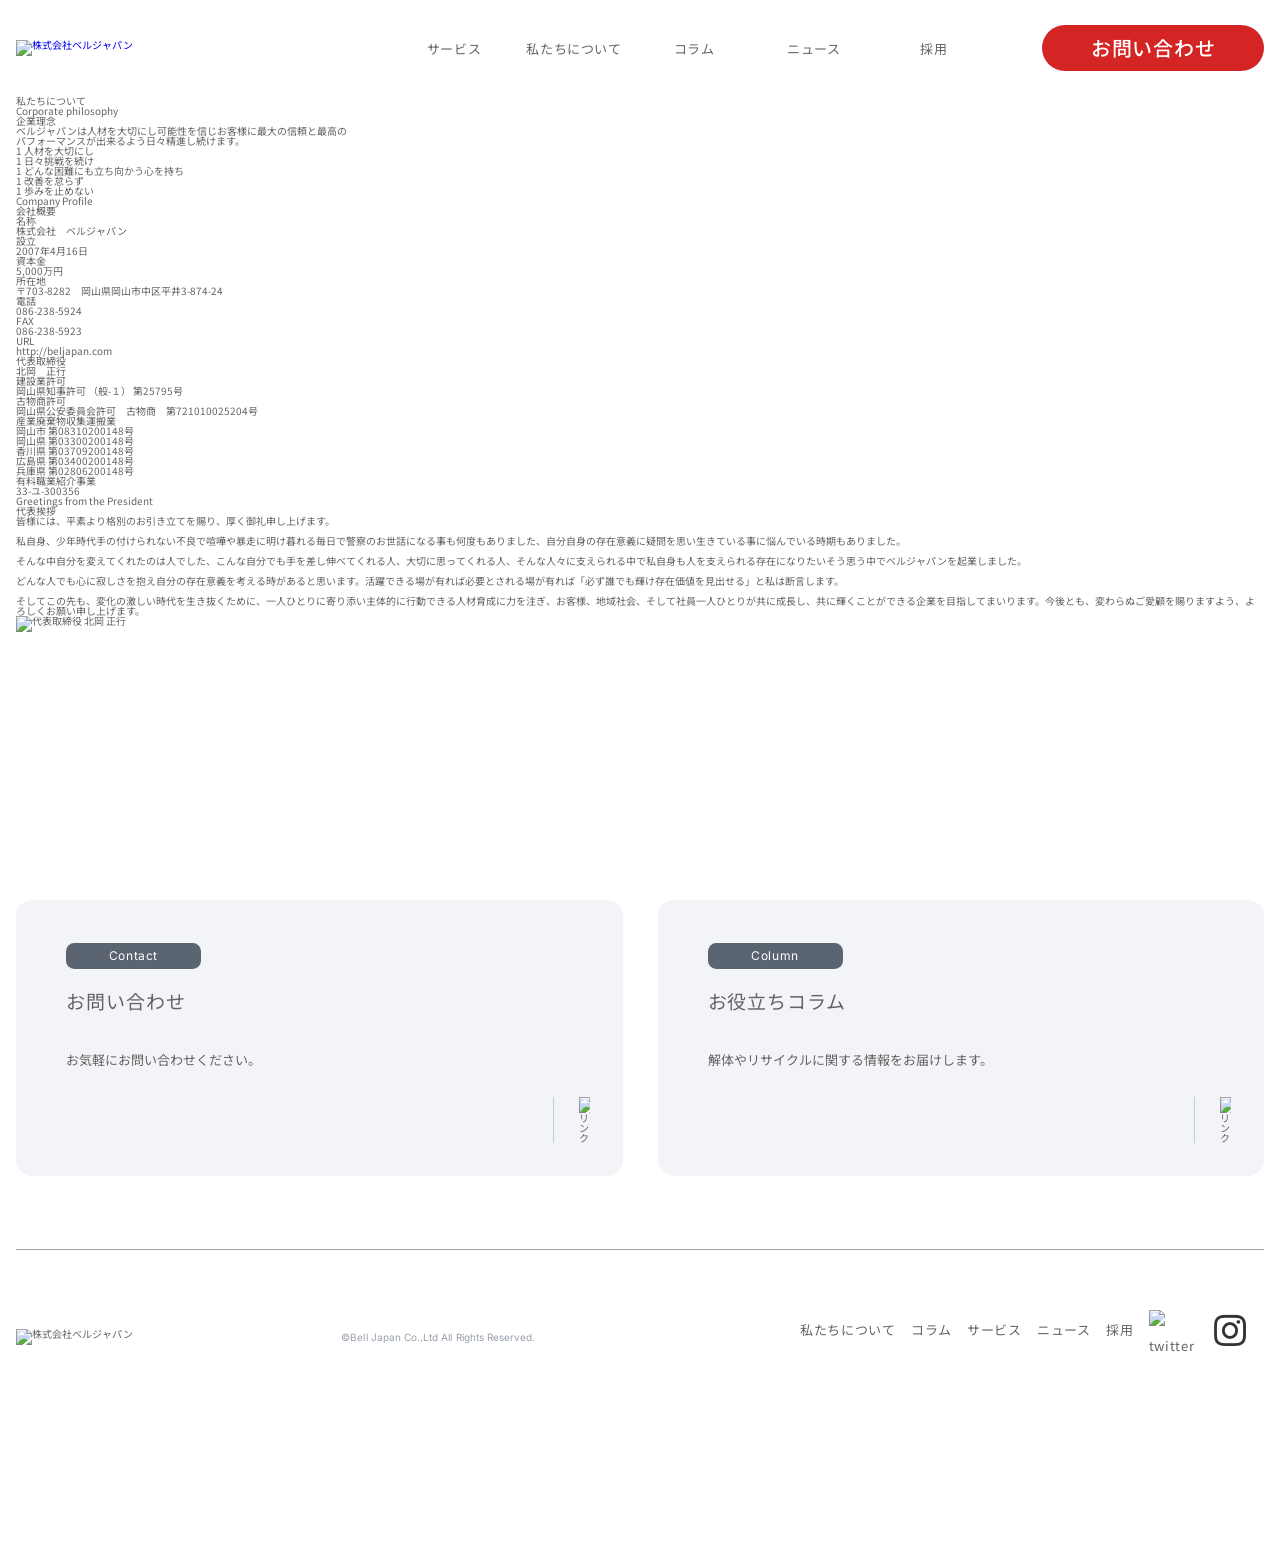
==== about.html @ c10a8e8a "about.htmlを追加・全ページのメニューリンクをabout.htmlに更新" ====
<!DOCTYPE html>
<html lang="ja">
<head>
    <meta charset="UTF-8">
    <meta name="viewport" content="width=device-width, initial-scale=1.0">
    <title>私たちについて - 株式会社ベルジャパン</title>
    <link rel="icon" href="https://beljapan.com/wp-content/themes/beljapan/images/favicon.png">
    <link rel="stylesheet" href="https://use.fontawesome.com/releases/v5.8.2/css/all.css">
    <link rel="stylesheet" href="style.css">
</head>
<body>

<header>
    <div class="inner">
        <div class="header-content">
            <h1 class="header-logo"><a href="/"><img src="https://beljapan.com/wp-content/themes/beljapan/images/logo.png" alt="株式会社ベルジャパン"></a></h1>
            <nav class="header-nav">
                <ul class="header-menu">
                    <li><a href="/#anc_service">サービス</a></li>
                    <li><a href="about.html">私たちについて</a></li>
                    <li><a href="/column/">コラム</a></li>
                    <li><a href="news.html">ニュース</a></li>
                    <li><a href="recruit.html">採用</a></li>
                </ul>
                <div class="header-contact"><a href="/contact">お問い合わせ</a></div>
                <div class="drawer-icon">
                    <div class="drawer-icon__bars">
                        <div class="drawer-icon__bar1"></div>
                        <div class="drawer-icon__bar2"></div>
                        <div class="drawer-icon__bar3"></div>
                    </div>
                </div>
                <div class="drawer-content">
                    <ul class="drawer-menu">
                        <li><a href="/#anc_service">サービス</a></li>
                        <li><a href="about.html">私たちについて</a></li>
                        <li><a href="/column/">コラム</a></li>
                        <li><a href="news.html">ニュース</a></li>
                        <li><a href="recruit.html">採用</a></li>
                    </ul>
                    <div class="drawer-contact"><a href="/contact">お問い合わせ</a></div>
                </div>
                <div class="drawer-background"></div>
            </nav>
        </div>
    </div>
</header>

<main id="about">
    <div class="about-mv c_mv">
        <div class="inner">
            <h2 class="c_page-title">私たちについて</h2>
        </div>
    </div>

    <section class="philosophy">
        <div class="inner">
            <div class="philosophy-content" id="acn_philosophy">
                <h2 class="c_sec-title">
                    <span>Corporate philosophy</span>
                </h2>
                <div class="philosophy-head">
                    <h2 class="c_sec-title">企業理念</h2>
                    <p class="c_text">
                        ベルジャパンは人材を大切にし可能性を信じお客様に最大の信頼と最高の<br class="pc">パフォーマンスが出来るよう日々精進し続けます。</p>
                </div>
                <ul class="philosophy-list">
                    <li>1 人材を大切にし</li>
                    <li>1 日々挑戦を続け</li>
                    <li>1 どんな困難にも立ち向かう心を持ち</li>
                    <li>1 改善を怠らず</li>
                    <li>1 歩みを止めない</li>
                </ul>
            </div>
        </div>
    </section>

    <section class="profile">
        <div class="inner">
            <div class="profileBody" id="anc_profile">
                <h2 class="c_sec-title">
                    <span>Company Profile</span>
                </h2>
                <div class="profile-content">
                    <h2 class="c_sec-title">
                        会社概要
                    </h2>
                    <dl class="profile-info">
                        <dt>名称</dt>
                        <dd>株式会社　ベルジャパン</dd>
                        <dt>設立</dt>
                        <dd>2007年4月16日</dd>
                        <dt>資本金</dt>
                        <dd>5,000万円</dd>
                        <dt>所在地</dt>
                        <dd>〒703-8282　岡山県岡山市中区平井3-874-24</dd>
                        <dt>電話</dt>
                        <dd>086-238-5924</dd>
                        <dt>FAX</dt>
                        <dd>086-238-5923</dd>
                        <dt>URL</dt>
                        <dd>http://beljapan.com</dd>
                        <dt>代表取締役</dt>
                        <dd>北岡　正行</dd>
                        <dt>建設業許可</dt>
                        <dd>岡山県知事許可 （般-１） 第25795号</dd>
                        <dt>古物商許可</dt>
                        <dd>岡山県公安委員会許可　古物商　第721010025204号</dd>
                        <dt>産業廃棄物<br class="sp">収集運搬業</dt>
                        <dd>
                            <ul class="business_list">
                                <li>岡山市 第08310200148号</li>
                                <li>岡山県 第03300200148号</li>
                                <li>香川県 第03709200148号</li>
                                <li>広島県 第03400200148号</li>
                                <li>兵庫県 第02806200148号</li>
                            </ul>
                        </dd>
                        <dt>有料職業紹介事業</dt>
                        <dd>
                            <ul class="business_list">
                                <li>33-ユ-300356</li>
                            </ul>
                        </dd>
                    </dl>
                </div>
            </div>
        </div>
    </section>

    <section class="greeting">
        <div class="inner">
            <div class="greetingBody" id="anc_greeting">
                <h2 class="c_sec-title">
                    <span>Greetings from the President</span>
                </h2>
                <div class="greeting-content">
                    <h2 class="c_sec-title">
                        代表挨拶
                    </h2>
                    <div class="greeting-text">
                        <p>
                        皆様には、平素より格別のお引き立てを賜り、厚く御礼申し上げます。<br>
                        <br>
                        私自身、少年時代手の付けられない不良で喧嘩や暴走に明け暮れる毎日で警察のお世話になる事も何度もありました、自分自身の存在意義に疑問を思い生きている事に悩んでいる時期もありました。<br>
                        <br>
                        そんな中自分を変えてくれたのは人でした、こんな自分でも手を差し伸べてくれる人、大切に思ってくれる人、そんな人々に支えられる中で私自身も人を支えられる存在になりたいそう思う中でベルジャパンを起業しました。<br>
                        <br>
                        どんな人でも心に寂しさを抱え自分の存在意義を考える時があると思います。活躍できる場が有れば必要とされる場が有れば「必ず誰でも輝け存在価値を見出せる」と私は断言します。<br>
                        <br>
                        そしてこの先も、変化の激しい時代を生き抜くために、一人ひとりに寄り添い主体的に行動できる人材育成に力を注ぎ、お客様、地域社会、そして社員一人ひとりが共に成長し、共に輝くことができる企業を目指してまいります。今後とも、変わらぬご愛顧を賜りますよう、よろしくお願い申し上げます。<br>
                        </p>
                        <img src="https://beljapan.com/wp-content/themes/beljapan/images/about_signature.png" alt="代表取締役 北岡 正行">
                    </div>
                </div>
            </div>
        </div>
    </section>
</main>

<footer>
    <div class="footer-inner inner">
        <div class="menu">
            <ul class="menu-list">
                <li>
                    <a href="/contact"></a>
                    <h2><span>Contact</span>お問い合わせ</h2>
                    <p>お気軽にお問い合わせください。</p>
                    <div class="menu-link">
                        <span><img src="https://beljapan.com/wp-content/themes/beljapan/images/icon_arrow01.png" alt="リンク"></span>
                    </div>
                </li>
                <li>
                    <a href="/column"></a>
                    <h2><span>Column</span>お役立ちコラム</h2>
                    <p>解体やリサイクルに関する情報をお届けします。</p>
                    <div class="menu-link">
                        <span><img src="https://beljapan.com/wp-content/themes/beljapan/images/icon_arrow01.png" alt="リンク"></span>
                    </div>
                </li>
            </ul>
        </div>
    </div>
    <div class="inner u-inner-sp-670">
        <div class="footer-content">
            <div class="footer-logo">
                <img src="https://beljapan.com/wp-content/themes/beljapan/images/logo.png" alt="株式会社ベルジャパン">
                <p class="copyright">&copy;Bell Japan Co.,Ltd All Rights Reserved.</p>
            </div>
            <nav class="footer-nav">
                <ul class="footer-menu">
                    <li><a href="about.html">私たちについて</a></li>
                    <li><a href="/column/">コラム</a></li>
                    <li><a href="/#anc_service">サービス</a></li>
                    <li><a href="news.html">ニュース</a></li>
                    <li><a href="recruit.html">採用</a></li>
                    <li><a href="https://x.com/okayamakaitai" target="_blank"><img src="https://beljapan.com/wp-content/uploads/2025/01/twitter_x_new_logo_x_rounded_icon_256078.png" alt="twitter" class="x_button"></a></li>
                    <li><a href="https://www.instagram.com/beljapan.co.ltd/" target="_blank"><i class="fab fa-instagram x_button" style="font-size:36px;color:#333;vertical-align:middle;display:inline-block;"></i></a></li>
                </ul>
            </nav>
        </div>
    </div>
</footer>

<script src="script.js"></script>
</body>
</html>
---- style.css ----
@charset "UTF-8";
@import url("https://fonts.googleapis.com/css2?family=Inter:wght@100..900&family=Noto+Sans+JP:wght@100..900&display=swap");

/* リセットCSS
===================================== */
*,
*::before,
*::after {
  box-sizing: border-box;
}

html,
body {
  padding: 0;
  margin: 0;
}

body {
  font-family: "游ゴシック体", YuGothic, "游ゴシック Medium", "Yu Gothic Medium", "游ゴシック", "Yu Gothic", sans-serif;
  line-height: 1.6;
  font-weight: 500;
  background: #fff;
}

html, body, div, span, applet, object, iframe,
h1, h2, h3, h4, h5, h6, p, blockquote, pre,
a, button, abbr, acronym, address, big, cite, code,
del, dfn, em, img, ins, kbd, q, s, samp,
small, strike, strong, sub, sup, tt, var,
b, u, i, center,
dl, dt, dd, ol, ul, li,
fieldset, form, label, legend,
table, caption, tbody, tfoot, thead, tr, th, td,
article, aside, canvas, details, embed,
figure, figcaption, footer, header, hgroup,
menu, nav, output, ruby, section, summary,
time, mark, audio, video {
  border: 0;
  font: inherit;
  font-size: 100%;
  margin: 0;
  padding: 0;
  vertical-align: baseline;
}

html {
  line-height: 1;
}

ol, ul {
  list-style: none;
}

li, dd {
  list-style-type: none;
}

table {
  border-collapse: collapse;
  border-spacing: 0;
}

caption, th, td {
  font-weight: normal;
  text-align: left;
  vertical-align: middle;
}

q, blockquote {
  quotes: none;
}

q:before, q:after, blockquote:before, blockquote:after {
  content: "";
  content: none;
}

article, aside, details, figcaption, figure, footer, header, hgroup, main, menu, nav, section, summary {
  display: block;
}

img {
  border: none;
  vertical-align: bottom;
  width: 100%;
  max-width: 100%;
  height: auto;
}

a {
  text-decoration: none;
}
@media (hover: hover) {
  a:hover {
    opacity: 0.7;
  }
}

/*------------------------------
common
------------------------------*/
body {
  color: #646464;
  font-family: "Noto Sans JP", sans-serif;
}
body.is-active {
  position: fixed;
  width: 100%;
  height: 100%;
}

html {
  font-size: 62.5%;
  scroll-behavior: smooth;
}

@media (max-width: 767px) {
  .pc {
    display: none !important;
  }
}
@media (min-width: 768px) {
  .sp {
    display: none !important;
  }
}

/* コンテンツ幅 */
.inner {
  width: 1552px;
  max-width: 100%;
  margin: 0 auto;
  padding: 0 16px;
}
@media (max-width: 767px) {
  .inner {
    max-width: 100%;
    padding: 0 16px;
  }
}

@media (min-width: 768px) {
  .u-inner-1000 {
    width: 1000px;
    max-width: 90%;
    padding: 0;
  }
}

@media (max-width: 767px) {
  .u-inner-sp-670 {
    width: 670px;
  }
}

/*---------- お知らせ共通 ----------*/
.c_news-list li {
  font-size: min(1.9rem, 2.0833333333vw);
  line-height: 1.57;
  font-weight: 400;
  padding: 8px 0;
  border-bottom: 1px solid #646464;
}
.c_news-list a {
  color: #646464;
  display: flex;
  align-items: center;
}
.c_news-list span {
  width: 148px;
}
.c_news-list h3 {
  width: calc(100% - 148px);
}
@media screen and (max-width: 999px) {
  .c_news-list span {
    width: 100px;
  }
  .c_news-list h3 {
    width: calc(100% - 100px);
  }
}
@media (max-width: 767px) {
  .c_news-list li {
    padding: 20px 0;
    font-size: min(2.8rem, 3.7333333333vw);
  }
  .c_news-list li span {
    font-size: min(2.4rem, 3.2vw);
  }
  .c_news-list a {
    display: block;
  }
  .c_news-list span, .c_news-list h3 {
    width: 100%;
  }
  .c_news-list h3 {
    margin-top: 10px;
    padding: 0 1em;
  }
}

/*------------------------------
header
------------------------------*/
header {
  padding: 25px 0;
}
@media (max-width: 767px) {
  header {
    padding: 15px 0;
  }
}

.header-content {
  display: flex;
  justify-content: space-between;
  align-items: center;
}

.header-logo {
  width: min(300px, 32.5520833333vw);
}
@media (max-width: 767px) {
  .header-logo {
    width: 170px;
  }
}

.header-nav {
  display: flex;
  align-items: center;
  width: 870px;
  max-width: 100%;
}
@media (max-width: 767px) {
  .header-nav {
    width: unset;
  }
}

.header-menu {
  display: flex;
  width: calc(100% - min(222px, 20.8333333333vw));
}
.header-menu li {
  width: min(120px, 13.0208333333vw);
  text-align: center;
}
.header-menu li a {
  display: inline-block;
  width: 100%;
  font-size: 1.3rem;
  line-height: 3;
  font-weight: 400;
  letter-spacing: 0.65px;
  color: #646464;
  transition: all 0.3s;
}
.header-menu li a:hover {
  color: #D42424;
  opacity: 1;
}
@media (max-width: 767px) {
  .header-menu {
    display: none;
  }
}

.header-contact a {
  display: inline-block;
  font-size: min(2rem, 2.0833333333vw);
  line-height: 1.3;
  letter-spacing: 0.75px;
  font-weight: 500;
  color: #fff;
  background: #D42424;
  width: min(222px, 20.8333333333vw);
  text-align: center;
  border-radius: 100px;
  padding: 10px 0;
  transition: all 0.3s;
}
.header-contact a:hover {
  background: #646464;
  opacity: 1;
}
@media (max-width: 767px) {
  .header-contact {
    display: none;
  }
}

/* ドロワーメニュー */
.drawer-icon {
  z-index: 300;
  display: none;
  transition: transform 0.5s ease 0s;
}
@media (max-width: 767px) {
  .drawer-icon {
    display: block;
  }
}
.drawer-icon.is-active .drawer-icon__bar1 {
  transform: rotate(-45deg);
  top: 8px;
}
.drawer-icon.is-active .drawer-icon__bar2 {
  display: none;
}
.drawer-icon.is-active .drawer-icon__bar3 {
  transform: rotate(45deg);
  top: 8px;
}

.drawer-icon__bars {
  width: 22px;
  height: 20px;
  display: block;
  position: relative;
  z-index: 400;
}

.drawer-icon__bar1,
.drawer-icon__bar2,
.drawer-icon__bar3 {
  position: absolute;
  width: 22px;
  height: 2px;
  background: #646464;
  top: 0;
  left: 0;
}

.drawer-icon__bar1 {
  top: 0;
  transition: transform 0.3s;
}

.drawer-icon__bar2 {
  top: 8px;
}

.drawer-icon__bar3 {
  top: 16px;
  transition: transform 0.3s;
}

.drawer-content {
  width: 200px;
  height: 100%;
  position: fixed;
  top: 0;
  right: 0;
  background: #fff;
  padding: 100px 20px;
  z-index: 299;
  transform: translateX(105%);
  transition: transform 0.5s ease 0s;
  overflow-y: auto;
  overscroll-behavior: contain;
}
.drawer-content.is-active {
  transform: translateX(0);
}

.drawer-menu li:nth-child(n+2) {
  margin-top: 25px;
}
.drawer-menu li a {
  display: block;
  font-size: 1.8rem;
  text-decoration: none;
  text-align: center;
  color: #646464;
}

.drawer-contact {
  text-align: center;
  margin-top: 30px;
}
.drawer-contact a {
  display: inline-block;
  width: 150px;
  max-width: 100%;
  font-size: 1.8rem;
  line-height: 1.3;
  letter-spacing: 0.75px;
  font-weight: 500;
  color: #fff;
  background: #D42424;
  text-align: center;
  border-radius: 100px;
  padding: 10px 0;
  transition: all 0.3s;
}
.drawer-contact a:hover {
  background: #646464;
  opacity: 1;
}

.drawer-background {
  position: fixed;
  top: 0;
  left: 0;
  width: 100%;
  height: 100%;
  background: rgba(51, 51, 51, 0.8);
  z-index: 298;
  display: none;
}
.drawer-background.is-active {
  display: block;
}

/*------------------------------
news-container（ニュース一覧ページ）
------------------------------*/
.news-container {
  padding: 100px 0;
}
.news-container .news-wrapper li {
  padding: 15px 0;
}

.news-wrapper {
  width: 780px;
  max-width: 100%;
  margin: 0 auto;
}

/*------------------------------
post（ニュース詳細ページ）
------------------------------*/
.post-container {
  max-width: 1000px;
  margin: 0 auto;
  padding: 100px 0 200px;
}
@media (max-width: 767px) {
  .post-container {
    padding: 50px 0 100px;
  }
}

.post-inner {
  width: 1136px;
}

.post-title {
  font-size: 3.2rem;
  line-height: 1.5;
  font-weight: 700;
}
@media (max-width: 767px) {
  .post-title {
    font-size: 2.5rem;
  }
}

.post-date {
  font-size: 1.6rem;
  margin-top: 24px;
}

.post-content {
  margin-top: 40px;
}
@media (max-width: 767px) {
  .post-content {
    margin-top: 20px;
  }
}

#post p,
#post h4,
#post li {
  font-weight: 500;
  font-size: 1.6rem;
  line-height: 2;
}

#post p + p {
  margin-top: 1em;
}

.post-thumbnail {
  width: 100%;
  aspect-ratio: 500/300;
  margin-bottom: 50px;
}
@media (max-width: 767px) {
  .post-thumbnail {
    margin-bottom: 30px;
  }
}

/*------------------------------
footer
------------------------------*/
footer {
  padding: 108px 0 176px;
  border-radius: 100px 100px 0 0;
  margin-top: 160px;
}
@media screen and (max-width: 999px) {
  footer {
    margin-top: 100px;
  }
}
@media (max-width: 767px) {
  footer {
    margin-top: 19%;
    padding-top: 0;
    padding-bottom: 30px;
  }
}

@media (min-width: 768px) {
  .footer-inner {
    width: 1300px;
  }
}

.footer-content {
  padding-top: 60px;
  border-top: 1px solid #A4A4A4;
  display: flex;
  align-items: center;
  justify-content: space-between;
}
@media (max-width: 767px) {
  .footer-content {
    flex-direction: column-reverse;
    border: none;
    padding-top: 0;
  }
}

.footer-logo {
  display: flex;
  align-items: center;
}
.footer-logo img {
  width: min(346px, 23.4375vw);
}
@media (max-width: 767px) {
  .footer-logo {
    justify-content: space-between;
    width: 100%;
    padding-top: 25px;
    border-top: 1px solid #A4A4A4;
  }
  .footer-logo img {
    width: min(318px, 42.4vw);
  }
}

.copyright {
  font-size: 1rem;
  font-weight: 400;
  line-height: 1;
  font-family: "Inter", sans-serif;
  letter-spacing: 0.05px;
  color: #99A1AC;
  white-space: nowrap;
  margin-left: min(38px, 1.9791666667vw);
}
@media (max-width: 767px) {
  .copyright {
    font-size: min(1.5rem, 2vw);
    margin-left: 0;
    margin-top: 10px;
  }
}

.footer-nav {
  display: flex;
  align-items: center;
}
@media (max-width: 767px) {
  .footer-nav {
    display: block;
    width: 100%;
    padding: 0 10% 24px 7%;
  }
}

.footer-menu {
  display: flex;
}
.footer-menu li:nth-child(n+2) {
  margin-left: min(23px, 1.1979166667vw);
}
.footer-menu li a {
  display: inline-block;
  font-size: min(1.3rem, 1.3020833333vw);
  font-weight: 400;
  line-height: 3;
  letter-spacing: 0.65px;
  color: #646464;
}
@media (max-width: 767px) {
  .footer-menu {
    flex-wrap: wrap;
  }
  .footer-menu li {
    width: 50%;
  }
  .footer-menu li:nth-child(n+2) {
    margin-left: 0;
  }
  .footer-menu li a {
    font-size: min(2.4rem, 3.2vw);
  }
}

.x_button {
  width: 50px;
  margin: auto;
  display: block;
}
@media screen and (max-width: 768px) {
  .x_button {
    width: 70px;
    margin: auto;
    display: block;
    margin-left: -10px;
    margin-top: 10px;
  }
}

/*------------------------------
menu（フッター上CTAカード）
------------------------------*/
.menu {
  margin-bottom: 73px;
}
.menu-list {
  width: 1267px;
  max-width: 100%;
  margin: 0 auto;
  display: flex;
}
.menu-list li {
  width: calc(50% - min(35px, 2.7624309392vw) / 2);
  background: rgba(0, 51, 102, 0.05);
  aspect-ratio: 616/280;
  padding: min(43px, 3.3938437253vw) min(50px, 3.9463299132vw);
  border-radius: 16px;
  position: relative;
  cursor: pointer;
}
.menu-list li:first-child {
  margin-right: min(35px, 2.7624309392vw);
}
.menu-list li h2 {
  font-size: 1.9rem;
  line-height: 1.7368421053;
  font-weight: 400;
  letter-spacing: 0.95px;
}
.menu-list li h2 span {
  display: block;
  width: 135px;
  background: #5B6571;
  padding: 7px 0;
  border-radius: 8.3px;
  font-size: 1.2rem;
  font-weight: 400;
  line-height: 1;
  font-family: "Inter", sans-serif;
  letter-spacing: 0.6px;
  color: #fff;
  text-align: center;
  margin-bottom: 15px;
}
.menu-list li p {
  font-size: 1.3rem;
  font-weight: 400;
  line-height: 2;
  margin-top: 30px;
}
.menu-list li a {
  position: absolute;
  top: 0%;
  left: 0%;
  width: 100%;
  height: 100%;
}
@media (hover: hover) {
  .menu-list li:hover {
    opacity: 0.7;
  }
}
@media (max-width: 767px) {
  .menu-list {
    display: block;
  }
  .menu-list li {
    width: 100%;
    aspect-ratio: 670/285;
    padding: 6.7%;
  }
  .menu-list li:first-child {
    margin-right: 0;
    margin-bottom: 15px;
  }
  .menu-list li h2 {
    font-size: min(2.8rem, 3.7333333333vw);
  }
  .menu-list li h2 span {
    font-size: min(2.2rem, 2.9333333333vw);
    margin-bottom: 1em;
  }
  .menu-list li p {
    font-size: min(2rem, 2.6666666667vw);
    margin-top: 16px;
  }
}

.menu-link {
  position: absolute;
  right: 33px;
  bottom: 33px;
  border-left: 1px solid rgba(0, 51, 102, 0.2);
}
.menu-link span {
  display: inline-block;
  width: 36px;
  aspect-ratio: 36/24;
  display: flex;
  align-items: center;
  justify-content: flex-end;
}
.menu-link img {
  width: 11px;
  vertical-align: baseline;
}

/*------------------------------
recruit（採用一覧ページ）
------------------------------*/
.recruit-container {
  padding: 100px 0;
}

.recruit-wrapper {
  width: 780px;
  max-width: 100%;
  margin: 0 auto;
}

.recruit-list li {
  border-bottom: 1px solid #646464;
}
.recruit-list li a {
  display: flex;
  align-items: center;
  justify-content: space-between;
  padding: 24px 0;
  color: #646464;
  transition: all 0.3s;
}
.recruit-list .recruit-item-info {
  flex: 1;
}
.recruit-list .recruit-item-title {
  font-size: min(1.9rem, 2.0833333333vw);
  font-weight: 500;
  line-height: 1.5;
}
.recruit-list .recruit-item-meta {
  display: flex;
  gap: 16px;
  margin-top: 8px;
  font-size: 1.3rem;
  color: #94939C;
}
.recruit-list .recruit-item-meta span {
  display: inline-flex;
  align-items: center;
  gap: 4px;
}
.recruit-list .recruit-item-arrow {
  width: 14px;
  flex-shrink: 0;
  margin-left: 20px;
}
@media (max-width: 767px) {
  .recruit-list li a {
    padding: 20px 0;
  }
  .recruit-list .recruit-item-title {
    font-size: min(2.8rem, 3.7333333333vw);
  }
  .recruit-list .recruit-item-meta {
    font-size: min(2.2rem, 2.9333333333vw);
    flex-wrap: wrap;
    gap: 8px;
  }
}

/*------------------------------
recruit-detail（採用詳細ページ）
------------------------------*/
.recruit-detail-container {
  max-width: 1000px;
  margin: 0 auto;
  padding: 100px 0 200px;
}
@media (max-width: 767px) {
  .recruit-detail-container {
    padding: 50px 0 100px;
  }
}

.recruit-detail-inner {
  width: 1136px;
}

.recruit-detail-title {
  font-size: 3.2rem;
  line-height: 1.5;
  font-weight: 700;
}
@media (max-width: 767px) {
  .recruit-detail-title {
    font-size: 2.5rem;
  }
}

.recruit-detail-content {
  margin-top: 40px;
}
@media (max-width: 767px) {
  .recruit-detail-content {
    margin-top: 20px;
  }
}

.recruit-table {
  width: 100%;
  border-collapse: collapse;
  margin-top: 40px;
}
.recruit-table th,
.recruit-table td {
  font-size: 1.5rem;
  line-height: 2;
  font-weight: 400;
  padding: 20px 24px;
  border-bottom: 1px solid #ddd;
  vertical-align: top;
}
.recruit-table th {
  width: 160px;
  font-weight: 700;
  color: #333;
  background: rgba(0, 51, 102, 0.03);
  white-space: nowrap;
}
.recruit-table td {
  color: #646464;
}
.recruit-table td ul {
  padding-left: 1.2em;
}
.recruit-table td ul li {
  list-style-type: disc;
  line-height: 2;
}
@media (max-width: 767px) {
  .recruit-table th,
  .recruit-table td {
    display: block;
    width: 100%;
    padding: 12px 16px;
  }
  .recruit-table th {
    border-bottom: none;
    padding-bottom: 4px;
  }
}

.recruit-contact-box {
  margin-top: 60px;
  padding: 40px;
  background: rgba(0, 51, 102, 0.03);
  border-radius: 16px;
}
.recruit-contact-box h3 {
  font-size: 2rem;
  font-weight: 700;
  margin-bottom: 16px;
  color: #333;
}
.recruit-contact-box p {
  font-size: 1.5rem;
  line-height: 2;
}
.recruit-contact-box .phone-number {
  font-size: 2.4rem;
  font-weight: 700;
  color: #D42424;
  margin-top: 8px;
  display: inline-block;
}
@media (max-width: 767px) {
  .recruit-contact-box {
    padding: 24px 20px;
    margin-top: 40px;
  }
  .recruit-contact-box h3 {
    font-size: 1.8rem;
  }
}

.recruit-back-link {
  margin-top: 40px;
  text-align: center;
}
.recruit-back-link a {
  display: inline-block;
  font-size: 1.5rem;
  color: #646464;
  border: 1px solid #646464;
  border-radius: 80px;
  padding: 12px 40px;
  transition: all 0.3s;
}
.recruit-back-link a:hover {
  background: #D42424;
  border-color: #D42424;
  color: #fff;
  opacity: 1;
}
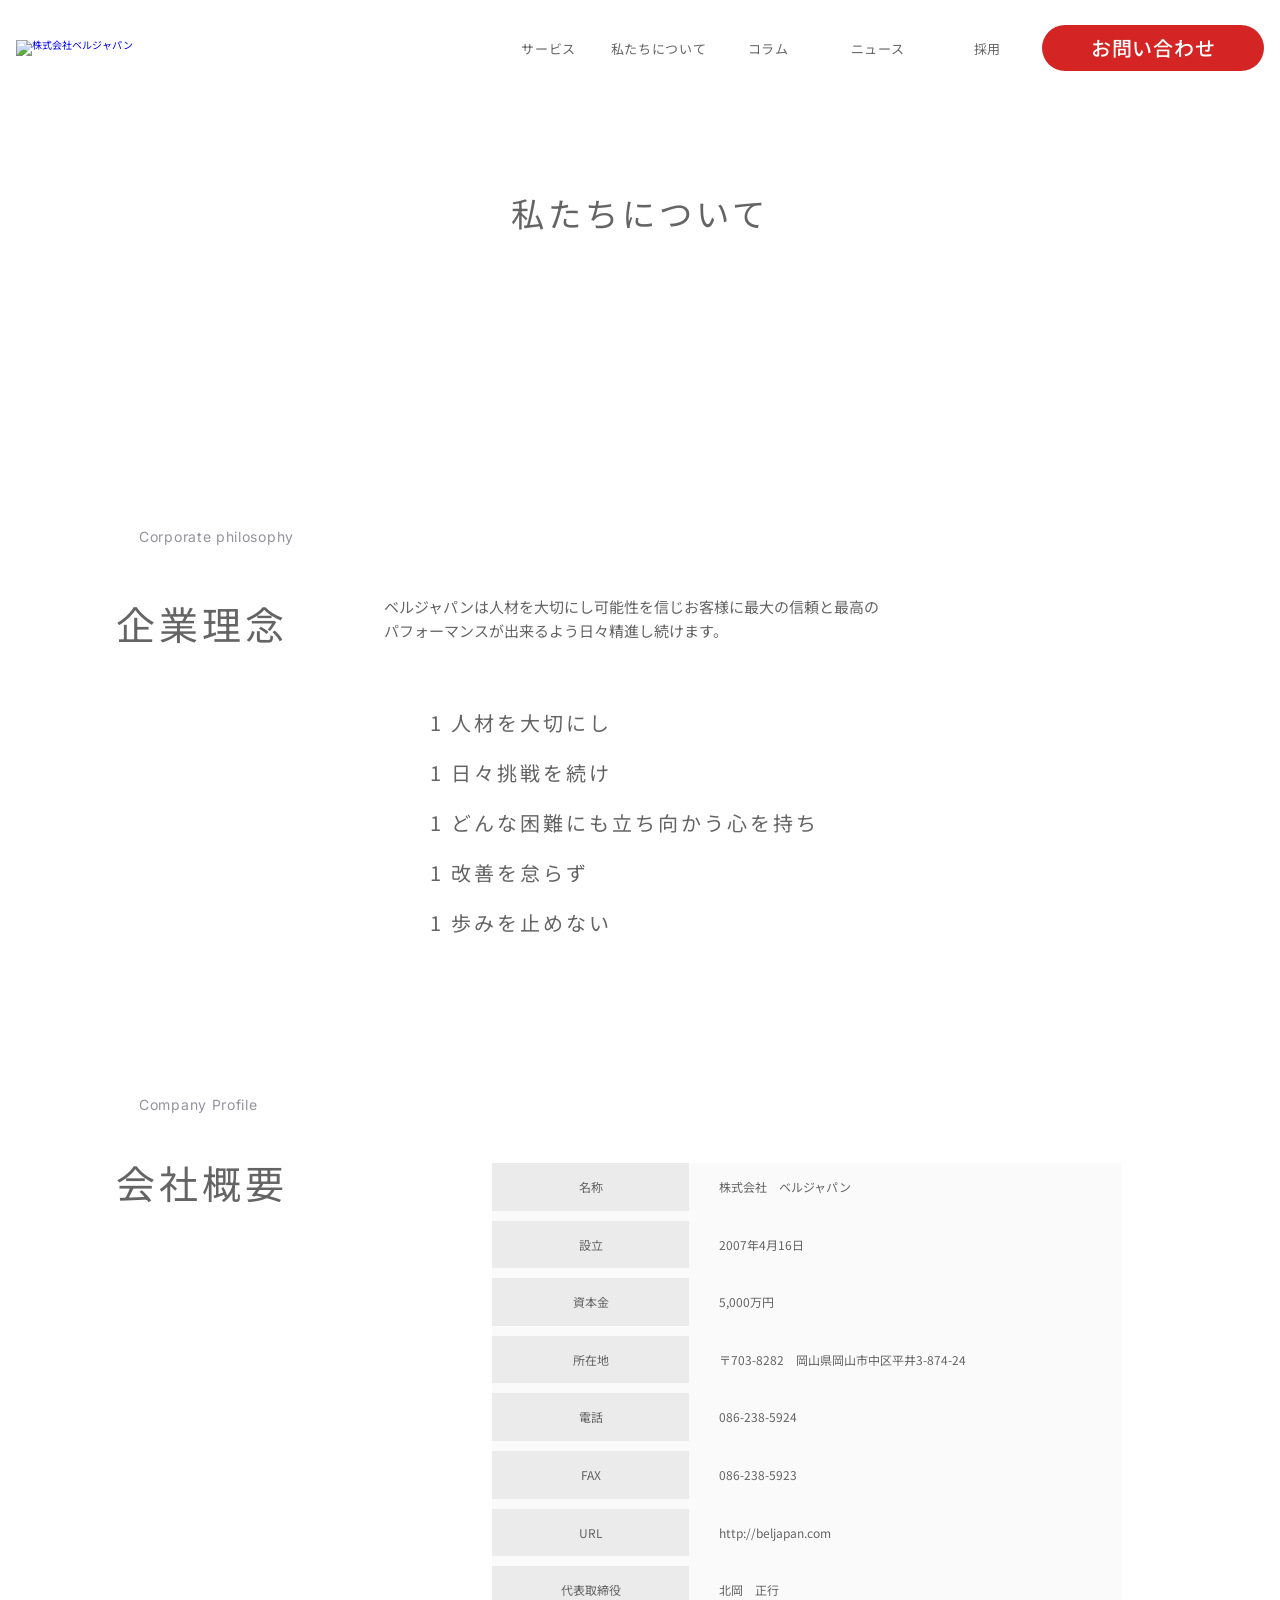
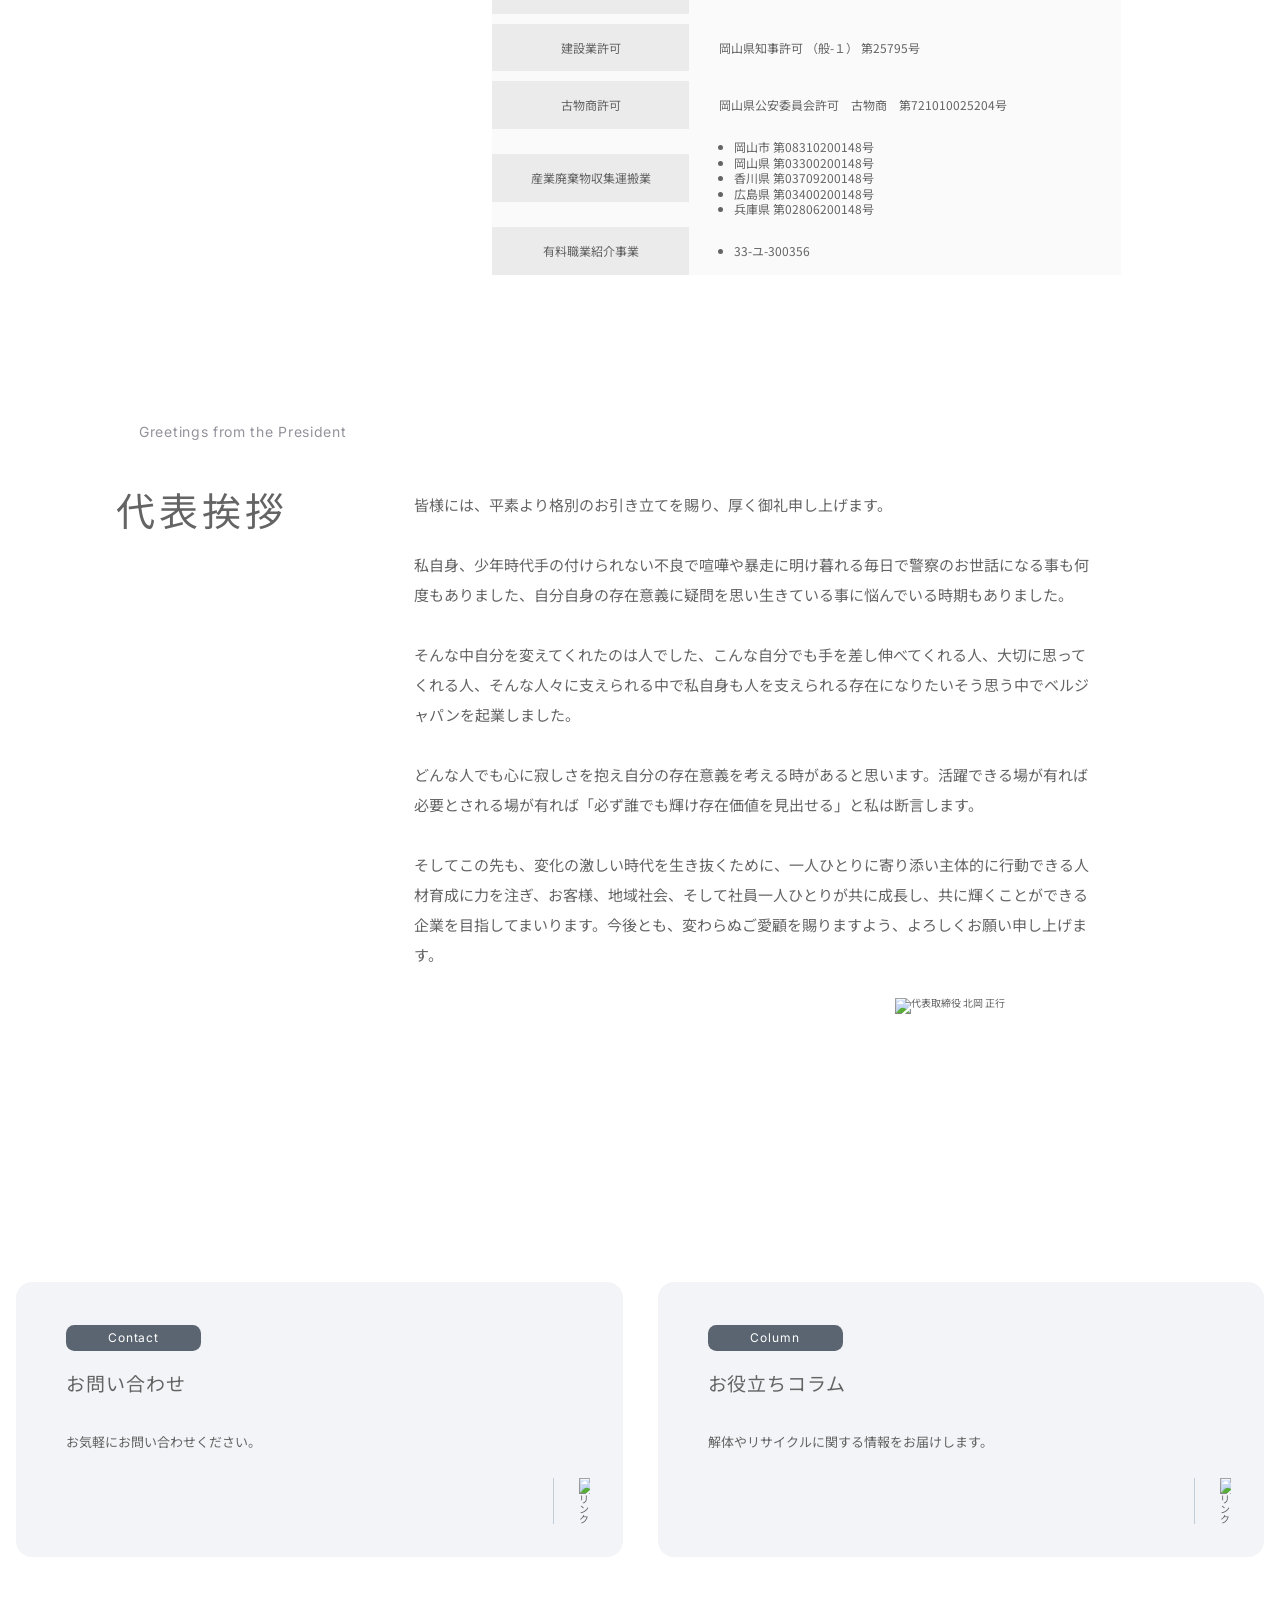
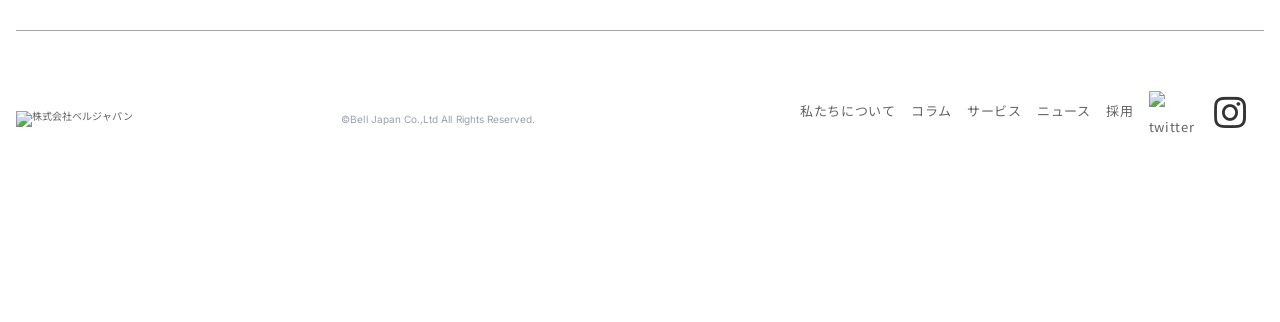
==== commit 61375dd8: "aboutページにbeljapanテーマCSSを適用・スタイル完全一致" ====
--- a/about.html
+++ b/about.html
@@ -6,7 +6,7 @@
     <title>私たちについて - 株式会社ベルジャパン</title>
     <link rel="icon" href="https://beljapan.com/wp-content/themes/beljapan/images/favicon.png">
     <link rel="stylesheet" href="https://use.fontawesome.com/releases/v5.8.2/css/all.css">
-    <link rel="stylesheet" href="style.css">
+    <link rel="stylesheet" href="beljapan-theme.css">
 </head>
 <body>
 
--- a/beljapan-theme.css
+++ b/beljapan-theme.css
@@ -0,0 +1,2391 @@
+@charset "UTF-8";
+@import url("https://fonts.googleapis.com/css2?family=Inter:wght@100..900&family=Noto+Sans+JP:wght@100..900&display=swap");
+/* リセットCSS
+===================================== */
+*,
+*::before,
+*::after {
+  box-sizing: border-box;
+}
+
+html,
+body {
+  padding: 0;
+  margin: 0;
+}
+
+body {
+  font-family: "游ゴシック体", YuGothic, "游ゴシック Medium", "Yu Gothic Medium", "游ゴシック", "Yu Gothic", sans-serif;
+  line-height: 1.6;
+  font-weight: 500;
+  background: #fff;
+}
+
+html, body, div, span, applet, object, iframe,
+h1, h2, h3, h4, h5, h6, p, blockquote, pre,
+a, button, abbr, acronym, address, big, cite, code,
+del, dfn, em, img, ins, kbd, q, s, samp,
+small, strike, strong, sub, sup, tt, var,
+b, u, i, center,
+dl, dt, dd, ol, ul, li,
+fieldset, form, label, legend,
+table, caption, tbody, tfoot, thead, tr, th, td,
+article, aside, canvas, details, embed,
+figure, figcaption, footer, header, hgroup,
+menu, nav, output, ruby, section, summary,
+time, mark, audio, video {
+  border: 0;
+  font: inherit;
+  font-size: 100%;
+  margin: 0;
+  padding: 0;
+  vertical-align: baseline;
+}
+
+html {
+  line-height: 1;
+}
+
+ol, ul {
+  list-style: none;
+}
+
+li, dd {
+  list-style-type: none;
+}
+
+table {
+  border-collapse: collapse;
+  border-spacing: 0;
+}
+
+caption, th, td {
+  font-weight: normal;
+  text-align: left;
+  vertical-align: middle;
+}
+
+q, blockquote {
+  quotes: none;
+}
+
+q:before, q:after, blockquote:before, blockquote:after {
+  content: "";
+  content: none;
+}
+
+article, aside, details, figcaption, figure, footer, header, hgroup, main, menu, nav, section, summary {
+  display: block;
+}
+
+img {
+  border: none;
+  vertical-align: bottom;
+  width: 100%;
+  max-width: 100%;
+  height: auto;
+}
+
+a {
+  text-decoration: none;
+}
+@media (hover: hover) {
+  a:hover {
+    opacity: 0.7;
+  }
+}
+
+/*------------------------------
+common
+------------------------------*/
+body {
+  color: #646464;
+  font-family: "Noto Sans JP", sans-serif;
+}
+body.is-active {
+  position: fixed;
+  width: 100%;
+  height: 100%;
+}
+
+html {
+  font-size: 62.5%;
+  scroll-behavior: smooth;
+}
+
+/* スマホ用の表示の時はis-pcは非表示 */
+@media (max-width: 767px) {
+  .pc {
+    display: none !important;
+  }
+}
+/* PC用の表示の時はis-spは非表示 */
+@media (min-width: 768px) {
+  .sp {
+    display: none !important;
+  }
+}
+/* コンテンツ幅
+------------------------------*/
+.inner {
+  width: 1552px;
+  max-width: 100%;
+  margin: 0 auto;
+  padding: 0 16px;
+}
+@media (max-width: 767px) {
+  .inner {
+    max-width: 100%;
+    padding: 0 16px;
+  }
+}
+
+@media (min-width: 768px) {
+  .u-inner-1000 {
+    width: 1000px;
+    max-width: 90%;
+    padding: 0;
+  }
+}
+
+@media (max-width: 767px) {
+  .u-inner-sp-670 {
+    width: 670px;
+  }
+}
+
+/*---------- タイトル ----------*/
+.c_sec-title {
+  font-size: min(3.9rem, 3.90625vw);
+  line-height: 1.5384615385;
+  font-weight: 400;
+  letter-spacing: 4px;
+}
+.c_sec-title span {
+  display: block;
+  font-size: 1.4rem;
+  line-height: 1;
+  letter-spacing: 0.7px;
+  font-family: "Inter", sans-serif;
+  color: #94939C;
+  position: relative;
+  padding-left: 23px;
+  margin-bottom: 51px;
+}
+.c_sec-title span::before {
+  content: "";
+  position: absolute;
+  top: 50%;
+  left: 0;
+  transform: translateY(-50%);
+  background: url(../images/img_title-logo.png) no-repeat center center/contain;
+  width: 15px;
+  aspect-ratio: 15/15;
+}
+@media (max-width: 767px) {
+  .c_sec-title {
+    font-size: min(4.6rem, 6.1333333333vw);
+  }
+  .c_sec-title span {
+    font-size: min(2.5rem, 3.3333333333vw);
+    margin-bottom: 1em;
+    padding-left: 1.7em;
+  }
+  .c_sec-title span::before {
+    width: 1.08em;
+  }
+}
+
+.c_page-title {
+  font-size: min(3.9rem, 2.6041666667vw);
+  font-weight: 400;
+  line-height: 1.5384615385;
+  letter-spacing: 4px;
+  text-align: center;
+}
+@media (max-width: 767px) {
+  .c_page-title {
+    font-size: min(4rem, 5.3333333333vw);
+    text-align: right;
+  }
+}
+
+/*---------- テキスト ----------*/
+.c_text {
+  font-size: 1.5rem;
+  line-height: 1.6;
+  font-weight: 400;
+}
+@media (max-width: 767px) {
+  .c_text {
+    font-size: min(2.8rem, 3.7333333333vw);
+  }
+}
+
+/*---------- ボタン ----------*/
+.c_more {
+  display: inline-block;
+  font-size: min(2.2rem, 2.34375vw);
+  line-height: 1.0909090909;
+  font-weight: 400;
+  letter-spacing: 0.05em;
+  color: #646464;
+  position: relative;
+  padding-left: 2.4em;
+}
+.c_more::before, .c_more::after {
+  content: "";
+  position: absolute;
+  aspect-ratio: 1/1;
+  width: 2em;
+  left: 0%;
+  top: 50%;
+  transform: translate(0%, -50%);
+  transition: all 0.3s;
+}
+.c_more::before {
+  background: url(../images/button1.png) no-repeat center center/100%;
+}
+.c_more::after {
+  background: url(../images/button2.png) no-repeat center center/100%;
+  opacity: 0;
+}
+@media (hover: hover) {
+  .c_more:hover::before {
+    opacity: 0;
+  }
+  .c_more:hover::after {
+    opacity: 1;
+  }
+}
+@media (max-width: 767px) {
+  .c_more {
+    font-size: min(2.8rem, 3.7333333333vw);
+    line-height: 1.0714285714;
+  }
+  .c_more::after {
+    width: 2em;
+  }
+}
+.item-title-text {
+	margin-bottom: 10px;
+}
+.service-item-btn a.c_btn {
+/*     width: min(155px, 25.645833vw); */
+    border: 1.5px solid #484848;
+    border-radius: 100px;
+    font-size: min(1.2rem, 2.0833333333vw);
+    font-weight: 500;
+    letter-spacing: 0.75px;
+    padding: 8px 1.2em;
+	margin: auto;
+	display: block;
+}
+.service-item-btn a.c_btn::after {
+  right: 12px;
+  font-weight: bold;
+}
+@media (max-width: 767px) {
+  .service-item-btn a.c_btn {
+    width: 43vw;
+    font-size: min(2.4rem, 3.2vw);
+    padding: 0.9em 2.5em;
+	margin: unset;
+	margin-top: 10px;
+	border: 3px solid #484848;
+  }
+  .service-item-btn a.c_btn::after{
+    mask-image: url(../images/icon_arrow02.png);
+    aspect-ratio: 22 / 21;
+    width: 7%;
+    right: 32px;
+  }
+}
+.c_btn {
+  display: inline-block;
+  border: 1px solid #646464;
+  border-radius: 80px;
+  color: #646464;
+  position: relative;
+  transition: all 0.3s;
+}
+.c_btn::after {
+  content: "";
+  position: absolute;
+  top: 50%;
+  right: 32px;
+  transform: translateY(-50%);
+  -webkit-mask-image: url(../images/icon_arrow01.png);
+          mask-image: url(../images/icon_arrow01.png);
+  width: 14px;
+  aspect-ratio: 14/12;
+  -webkit-mask-size: 100%;
+          mask-size: 100%;
+  -webkit-mask-repeat: no-repeat;
+          mask-repeat: no-repeat;
+  -webkit-mask-position: center;
+          mask-position: center;
+  background-color: #646464;
+}
+.c_btn:hover {
+  background: #F47A7A;
+  color: #fff;
+  opacity: 1;
+}
+.c_btn:hover::after {
+  background-color: #fff;
+}
+
+.c_btn.c_btn2::after {
+  -webkit-mask-image: url(../images/icon_arrow02.png);
+          mask-image: url(../images/icon_arrow02.png);
+  width: 25px;
+  right: 50px;
+}
+@media (max-width: 767px) {
+  .c_btn.c_btn2::after {
+    right: 20%;
+    width: 10%;
+  }
+}
+
+/*---------- 下層ページメインビジュアル ----------*/
+.c_mv {
+  width: 100%;
+  aspect-ratio: 1920/351;
+  display: flex;
+  justify-content: center;
+  align-items: center;
+}
+@media (max-width: 767px) {
+  .c_mv {
+    aspect-ratio: 748/296;
+  }
+}
+
+/*---------- お知らせ共通 ----------*/
+.c_news-list li {
+  font-size: min(1.9rem, 2.0833333333vw);
+  line-height: 1.57;
+  font-weight: 400;
+  padding: 8px 0;
+  border-bottom: 1px solid #646464;
+}
+.c_news-list a {
+  color: #646464;
+  display: flex;
+  align-items: center;
+}
+.c_news-list span {
+  width: 148px;
+}
+.c_news-list h3 {
+  width: calc(100% - 148px);
+}
+@media screen and (max-width: 999px) {
+  .c_news-list span {
+    width: 100px;
+  }
+  .c_news-list h3 {
+    width: calc(100% - 100px);
+  }
+}
+@media (max-width: 767px) {
+  .c_news-list li {
+    padding: 20px 0;
+    font-size: min(2.8rem, 3.7333333333vw);
+  }
+  .c_news-list li span {
+    font-size: min(2.4rem, 3.2vw);
+  }
+  .c_news-list a {
+    display: block;
+  }
+  .c_news-list span, .c_news-list h3 {
+    width: 100%;
+  }
+  .c_news-list h3 {
+    margin-top: 10px;
+    padding: 0 1em;
+  }
+}
+
+/*------------------------------
+header
+------------------------------*/
+header {
+  padding: 25px 0;
+}
+@media (max-width: 767px) {
+  header {
+    padding: 15px 0;
+  }
+}
+
+.header-content {
+  display: flex;
+  justify-content: space-between;
+  align-items: center;
+}
+
+.header-logo {
+  width: min(300px, 32.5520833333vw);
+}
+@media (max-width: 767px) {
+  .header-logo {
+    width: 170px;
+  }
+}
+
+.header-nav {
+  display: flex;
+  align-items: center;
+  width: 770px;
+  max-width: 100%;
+}
+@media (max-width: 767px) {
+  .header-nav {
+    width: unset;
+  }
+}
+
+.header-menu {
+  display: flex;
+  width: calc(100% - min(222px, 20.8333333333vw));
+}
+.header-menu li {
+  width: min(120px, 13.0208333333vw);
+  text-align: center;
+}
+.header-menu li a {
+  display: inline-block;
+  width: 100%;
+  font-size: 1.3rem;
+  line-height: 3;
+  font-weight: 400;
+  letter-spacing: 0.65px;
+  color: #646464;
+  transition: all 0.3s;
+}
+.header-menu li a:hover {
+  color: #D42424;
+  opacity: 1;
+}
+@media (max-width: 767px) {
+  .header-menu {
+    display: none;
+  }
+}
+
+.header-contact a {
+  display: inline-block;
+  font-size: min(2rem, 2.0833333333vw);
+  line-height: 1.3;
+  letter-spacing: 0.75px;
+  font-weight: 500;
+  color: #fff;
+  background: #D42424;
+  width: min(222px, 20.8333333333vw);
+  text-align: center;
+  border-radius: 100px;
+  padding: 10px 0;
+  transition: all 0.3s;
+}
+.header-contact a:hover {
+  background: #646464;
+  opacity: 1;
+}
+@media (max-width: 767px) {
+  .header-contact {
+    display: none;
+  }
+}
+
+.drawer-icon {
+  z-index: 300;
+  display: none;
+  transition: transform 0.5s ease 0s;
+}
+@media (max-width: 767px) {
+  .drawer-icon {
+    display: block;
+  }
+}
+.drawer-icon.is-active .drawer-icon__bar1 {
+  transform: rotate(-45deg);
+  top: 8px;
+}
+.drawer-icon.is-active .drawer-icon__bar2 {
+  display: none;
+}
+.drawer-icon.is-active .drawer-icon__bar3 {
+  transform: rotate(45deg);
+  top: 8px;
+}
+
+.drawer-icon__bars {
+  width: 22px;
+  height: 20px;
+  display: block;
+  position: relative;
+  z-index: 400;
+}
+
+.drawer-icon__bar1,
+.drawer-icon__bar2,
+.drawer-icon__bar3 {
+  position: absolute;
+  width: 22px;
+  height: 2px;
+  background: #646464;
+  top: 0;
+  left: 0;
+}
+
+.drawer-icon__bar1 {
+  top: 0;
+  transition: transform 0.3s;
+}
+
+.drawer-icon__bar2 {
+  top: 8px;
+}
+
+.drawer-icon__bar3 {
+  top: 16px;
+  transition: transform 0.3s;
+}
+
+.drawer-content {
+  width: 200px;
+  height: 100%;
+  position: fixed;
+  top: 0;
+  right: 0;
+  background: #fff;
+  padding: 100px 20px;
+  z-index: 299;
+  transform: translateX(105%);
+  transition: transform 0.5s ease 0s;
+  overflow-y: auto;
+  overscroll-behavior: contain; /* scroll伝番防止 */
+}
+.drawer-content.is-active {
+  transform: translateX(0);
+}
+
+.drawer-menu li:nth-child(n+2) {
+  margin-top: 25px;
+}
+.drawer-menu li a {
+  display: block;
+  font-size: 1.8rem;
+  text-decoration: none;
+  text-align: center;
+  color: #646464;
+}
+
+.drawer-contact {
+  text-align: center;
+  margin-top: 30px;
+}
+.drawer-contact a {
+  display: inline-block;
+  width: 150px;
+  max-width: 100%;
+  font-size: 1.8rem;
+  line-height: 1.3;
+  letter-spacing: 0.75px;
+  font-weight: 500;
+  color: #fff;
+  background: #D42424;
+  text-align: center;
+  border-radius: 100px;
+  padding: 10px 0;
+  transition: all 0.3s;
+}
+.drawer-contact a:hover {
+  background: #646464;
+  opacity: 1;
+}
+
+.drawer-background {
+  position: fixed;
+  top: 0;
+  left: 0;
+  width: 100%;
+  height: 100%;
+  background: rgba(51, 51, 51, 0.8);
+  z-index: 298;
+  display: none;
+}
+.drawer-background.is-active {
+  display: block;
+}
+
+/*------------------------------
+footer
+------------------------------*/
+footer {
+  padding: 108px 0 176px;
+  border-radius: 100px 100px 0 0;
+  margin-top: 160px;
+}
+@media screen and (max-width: 999px) {
+  footer {
+    margin-top: 100px;
+  }
+}
+@media (max-width: 767px) {
+  footer {
+    margin-top: 19%;
+    padding-top: 0;
+    padding-bottom: 30px;
+  }
+}
+
+@media (min-width: 768px) {
+  .footer-inner {
+    width: 1300px;
+  }
+}
+
+.footer-content {
+  padding-top: 60px;
+  border-top: 1px solid #A4A4A4;
+  display: flex;
+  align-items: center;
+  justify-content: space-between;
+}
+@media (max-width: 767px) {
+  .footer-content {
+    flex-direction: column-reverse;
+    border: none;
+    padding-top: 0;
+  }
+}
+
+.footer-logo {
+  display: flex;
+  align-items: center;
+}
+.footer-logo img {
+  width: min(346px, 23.4375vw);
+}
+@media (max-width: 767px) {
+  .footer-logo {
+    justify-content: space-between;
+    width: 100%;
+    padding-top: 25px;
+    border-top: 1px solid #A4A4A4;
+  }
+  .footer-logo img {
+    width: min(318px, 42.4vw);
+  }
+}
+
+.copyright {
+  font-size: 1rem;
+  font-weight: 400;
+  line-height: 1;
+  font-family: "Inter", sans-serif;
+  letter-spacing: 0.05px;
+  color: #99A1AC;
+  white-space: nowrap;
+  margin-left: min(38px, 1.9791666667vw);
+}
+@media (max-width: 767px) {
+  .copyright {
+    font-size: min(1.5rem, 2vw);
+    margin-left: 0;
+    margin-top: 10px;
+  }
+}
+
+.footer-nav {
+  display: flex;
+  align-items: center;
+}
+@media (max-width: 767px) {
+  .footer-nav {
+    display: block;
+    width: 100%;
+    padding: 0 10% 24px 7%;
+  }
+}
+
+.footer-menu {
+  display: flex;
+}
+.footer-menu li:nth-child(n+2) {
+  margin-left: min(23px, 1.1979166667vw);
+}
+.footer-menu li a {
+  display: inline-block;
+  font-size: min(1.3rem, 1.3020833333vw);
+  font-weight: 400;
+  line-height: 3;
+  letter-spacing: 0.65px;
+  color: #646464;
+}
+@media (max-width: 767px) {
+  .footer-menu {
+    flex-wrap: wrap;
+  }
+  .footer-menu li {
+    width: 50%;
+  }
+  .footer-menu li:nth-child(n+2) {
+    margin-left: 0;
+  }
+  .footer-menu li a {
+    font-size: min(2.4rem, 3.2vw);
+  }
+}
+
+.footer-sns {
+  width: 50px;
+  margin-left: min(15px, 0.78125vw);
+  display: flex;
+  align-items: center;
+  justify-content: space-between;
+}
+.footer-sns a {
+  width: 40%;
+}
+@media (max-width: 767px) {
+  .footer-sns {
+    margin-left: 0;
+    margin-top: 20px;
+  }
+}
+
+/*------------------------------
+menu
+------------------------------*/
+.menu {
+  margin-bottom: 73px;
+}
+.menu-list {
+  width: 1267px;
+  max-width: 100%;
+  margin: 0 auto;
+  display: flex;
+}
+.menu-list li {
+  width: calc(50% - min(35px, 2.7624309392vw) / 2);
+  background: rgba(0, 51, 102, 0.05);
+  aspect-ratio: 616/280;
+  padding: min(43px, 3.3938437253vw) min(50px, 3.9463299132vw);
+  border-radius: 16px;
+  position: relative;
+  cursor: pointer;
+}
+.menu-list li:first-child {
+  margin-right: min(35px, 2.7624309392vw);
+}
+.menu-list li h2 {
+  font-size: 1.9rem;
+  line-height: 1.7368421053;
+  font-weight: 400;
+  letter-spacing: 0.95px;
+}
+.menu-list li h2 span {
+  display: block;
+  width: 135px;
+  background: #5B6571;
+  padding: 7px 0;
+  border-radius: 8.3px;
+  font-size: 1.2rem;
+  font-weight: 400;
+  line-height: 1;
+  font-family: "Inter", sans-serif;
+  letter-spacing: 0.6ox;
+  color: #fff;
+  text-align: center;
+  margin-bottom: 15px;
+}
+.menu-list li p {
+  font-size: 1.3rem;
+  font-weight: 400;
+  line-height: 2;
+  margin-top: 30px;
+}
+.menu-list li a {
+  position: absolute;
+  top: 0%;
+  left: 0%;
+  width: 100%;
+  height: 100%;
+}
+@media (hover: hover) {
+  .menu-list li:hover {
+    opacity: 0.7;
+  }
+}
+@media (max-width: 767px) {
+  .menu-list {
+    display: block;
+  }
+  .menu-list li {
+    width: 100%;
+    aspect-ratio: 670/285;
+    padding: 6.7%;
+  }
+  .menu-list li:first-child {
+    margin-right: 0;
+    margin-bottom: 15px;
+  }
+  .menu-list li h2 {
+    font-size: min(2.8rem, 3.7333333333vw);
+  }
+  .menu-list li h2 span {
+    font-size: min(2.2rem, 2.9333333333vw);
+    margin-bottom: 1em;
+  }
+  .menu-list li p {
+    font-size: min(2rem, 2.6666666667vw);
+    margin-top: 16px;
+  }
+}
+
+.menu-link {
+  position: absolute;
+  right: 33px;
+  bottom: 33px;
+  border-left: 1px solid rgba(0, 51, 102, 0.2);
+}
+.menu-link span {
+  display: inline-block;
+  width: 36px;
+  aspect-ratio: 36/24;
+  display: flex;
+  align-items: center;
+  justify-content: flex-end;
+}
+.menu-link img {
+  width: 11px;
+  vertical-align: baseline;
+}
+
+/*------------------------------
+404
+------------------------------*/
+.error-container {
+  padding: 10% 0 24.4%;
+  text-align: center;
+}
+.error-container h2 {
+  font-size: 6rem;
+  font-weight: bold;
+}
+@media (max-width: 767px) {
+  .error-container h2 {
+    font-size: 4rem;
+  }
+}
+.error-container p {
+  padding-top: 5%;
+  font-size: 2rem;
+}
+@media (max-width: 767px) {
+  .error-container p {
+    font-size: 1.6rem;
+  }
+}
+
+/*==============================
+トップページ
+==============================*/
+/*------------------------------
+kv
+------------------------------*/
+.kv {
+  width: 100%;
+  aspect-ratio: 1920/650;
+  display: flex;
+  flex-direction: column;
+  justify-content: center;
+  position: relative;
+}
+.kv-movie h2 {
+  font-size: 23px;
+  font-weight: 400;
+  line-height: 1.6666666667;
+  letter-spacing: 4.8px;
+}
+
+@media (max-width: 767px) {
+	.kv-movie h2 {
+		position: absolute;
+        top: 25%;
+        left: 16px;
+	}
+}
+@media (max-width: 400px) {
+	.kv-movie h2 {
+		font-size: 20px;
+	}
+}
+.kv-content {
+  margin-left: max(16px, (100vw - 1552px) / 2);
+  position: relative;
+  padding-left: 1.4%;
+  margin-top: 3%;
+}
+.kv-content h2 {
+  font-size: min(3rem, 2.2135416667vw);
+  font-weight: 400;
+  line-height: 1.6666666667;
+  letter-spacing: 4.8px;
+}
+@media (max-width: 999px) {
+  .kv-content {
+    margin-left: 16px;
+    width: 50%;
+  }
+}
+@media (max-width: 767px) {
+  .kv-content {
+    width: 100%;
+    margin: 0 16px;
+    margin: 0;
+    width: 100%;
+    margin: 0 auto;
+    padding: 0 16px;
+    margin-top: -25px;
+  }
+  .kv-content h2 {
+    font-size: min(3.6rem, 4.8vw);
+    line-height: 1.6666666667;
+    letter-spacing: min(1px, 0.1333333333vw);
+  }
+}
+
+.kv-text {
+  font-size: min(1.5rem, 1.5625vw);
+  line-height: 1.6666666667;
+  letter-spacing: 0.05em;
+  margin-top: 1em;
+}
+@media (max-width: 767px) {
+  .kv-text {
+    font-size: min(2.8rem, 3.7333333333vw);
+    font-weight: 400;
+    line-height: 1.5;
+    margin-top: 4%;
+  }
+  .kv-text p:nth-child(2) {
+    margin-top: 25px;
+  }
+}
+
+.kv-btn {
+  margin-top: 50px;
+}
+.kv-btn a {
+  width: min(268px, 28.6458333333vw);
+  border: 3px solid #484848;
+  border-radius: 100px;
+  font-size: min(2rem, 2.0833333333vw);
+  font-weight: 500;
+  letter-spacing: 0.75px;
+  padding: 20px 2.5em;
+}
+.kv-btn a::after {
+  -webkit-mask-image: url(../images/icon_arrow02.png);
+          mask-image: url(../images/icon_arrow02.png);
+  width: 22px;
+  aspect-ratio: 22/21;
+}
+@media (max-width: 767px) {
+  .kv-btn a {
+    width: 43vw;
+    font-size: min(2.4rem, 3.2vw);
+    padding: 0.9em 2.5em;
+  }
+  .kv-btn a::after {
+    width: 7%;
+  }
+}
+
+.kv-movie video {
+  width: 100%;
+}
+@media (min-width: 768px) {
+  .kv-movie {
+    position: absolute;
+    right: 0;
+    top: 50%;
+    transform: translate(0%, -50%);
+    width: 61%;
+  }
+}
+@media (max-width: 767px) {
+  .kv-movie {
+    width: 100%;
+    aspect-ratio: 778/676;
+    position: relative;
+	
+  }
+  .kv-movie video {
+    height: 100%;
+  }
+}
+
+/*------------------------------
+news -トップページ -
+------------------------------*/
+#top .news-wrapper {
+  display: flex;
+  justify-content: space-between;
+  width: auto;
+  margin-top: 7%;
+}
+@media (max-width: 767px) {
+  #top .news-wrapper {
+    display: block;
+    margin-top: 11%;
+  }
+}
+#top .news-title {
+  display: flex;
+  flex-direction: column;
+  justify-content: space-between;
+}
+@media (min-width: 768px) {
+  #top .news-title {
+    width: 175px;
+  }
+}
+#top .news-content {
+  max-width: 100%;
+  margin-top: 88px;
+}
+@media (max-width: 767px) {
+  #top .news-button {
+    margin-top: 60px;
+  }
+}
+@media (min-width: 768px) {
+  #top .news-content {
+    width: calc(100% - min(230px, 22.7864583333vw));
+  }
+}
+@media (max-width: 767px) {
+  #top .news-content {
+    margin-top: 15px;
+  }
+}
+
+/*------------------------------
+service
+------------------------------*/
+.service {
+  padding-top: 262px;
+}
+@media (max-width: 767px) {
+  .service {
+    padding-top: 37%;
+  }
+}
+
+.service-head {
+  display: flex;
+  position: relative;
+  align-items: center;
+}
+.service-head::before {
+  content: "";
+  position: absolute;
+  transform: translate(-50%, -50%);
+  left: calc(175px + 8%);
+  background: url(../images/img_01.png) no-repeat center center/contain;
+  aspect-ratio: 346/304;
+  top: 22.5%;
+  width: 21.1%;
+}
+.service-head h2 {
+  width: 200px;
+  position: relative;
+}
+@media (min-width: 768px) {
+  .service-head h2 span {
+    position: absolute;
+    top: -51px;
+    left: 0%;
+  }
+}
+@media (max-width: 767px) {
+  .service-head {
+    display: block;
+  }
+  .service-head::before {
+    top: 0;
+    width: min(358px, 47.7333333333vw);
+    left: 57%;
+  }
+  .service-head h2 {
+    width: 100%;
+  }
+}
+
+.service-text {
+  max-width: 100%;
+  width: calc(100% - 230px);
+  margin-left: 12.3%;
+  max-width: 100%;
+}
+@media (max-width: 767px) {
+  .service-text {
+    width: 100%;
+    margin-left: 0;
+    margin-top: 9%;
+  }
+  .service-text p:nth-child(2) {
+    margin-top: 25px;
+  }
+}
+
+.service-content {
+  margin-top: 64px;
+  display: flex;
+  gap: 20px;
+}
+@media (max-width: 767px) {
+  .service-content {
+    margin-top: 13%;
+	display: block;
+  }
+}
+
+.service-list {
+   width: 50%;
+   /* max-width: 100%; */
+   margin-left: auto;
+}
+@media (max-width: 767px) {
+   .service-list {
+      width: 100%;
+   }
+}
+.service-list li {
+  padding: 35px 0 37px;
+  display: flex;
+  justify-content: space-between;
+  border-bottom: 1px solid #000;
+}
+.service-list li h3 {
+  font-size: 1.9rem;
+  font-weight: 400;
+  line-height: 1.4;
+  letter-spacing: 0.95px;
+}
+.service-list li h3 span {
+  display: block;
+  font-size: 1rem;
+  font-weight: 400;
+  line-height: 1;
+  letter-spacing: 0.5px;
+  margin-top: 1.6em;
+}
+@media (max-width: 767px) {
+  .service-list li {
+    display: block;
+    padding: 9% 0 12%;
+  }
+  .service-list li h3 {
+    font-size: min(3.4rem, 4.5333333333vw);
+  }
+  .service-list li h3 span {
+    font-size: min(2rem, 2.6666666667vw);
+    margin-top: 1em;
+  }
+}
+
+.service-item-title {
+  display: flex;
+  align-items: flex-start;
+}
+@media (min-width: 768px) {
+  .service-item-title {
+/*     width: 35%; */
+  }
+}
+
+.service-item-num {
+  margin-top: 5px;
+  font-size: 1rem;
+  line-height: 1;
+  font-weight: 40;
+  font-family: "Inter", sans-serif;
+  color: #99A1AC;
+  margin-right: 15px;
+}
+@media (max-width: 767px) {
+  .service-item-num {
+    font-size: min(2.4rem, 3.2vw);
+    margin-right: 1.1em;
+    margin-top: 0.3em;
+  }
+}
+
+@media (min-width: 768px) {
+  .service-item-title-wrap {
+    width: 35%;
+  }
+}
+.service-item-text {
+  font-size: 1.4rem;
+  line-height: 1.4;
+}
+@media (min-width: 768px) {
+  .service-item-text {
+    width: 60%;
+  }
+}
+@media (max-width: 767px) {
+  .service-item-text {
+    margin-top: 40px;
+    font-size: min(2.8rem, 3.7333333333vw);
+    line-height: 1.5;
+  }
+}
+
+/*------------------------------
+about - トップページ -
+------------------------------*/
+#top .about {
+  padding-top: 200px;
+}
+@media (max-width: 767px) {
+  #top .about {
+    padding-top: 21%;
+  }
+}
+#top .about-head {
+  display: flex;
+  align-items: center;
+}
+#top .about-head h2 {
+  width: 300px;
+  position: relative;
+}
+@media (min-width: 768px) {
+  #top .about-head span {
+    position: absolute;
+    top: -51px;
+    left: 0%;
+  }
+}
+@media (max-width: 767px) {
+  #top .about-head {
+    display: block;
+  }
+  #top .about-head h2 {
+    width: 100%;
+  }
+}
+#top .about-text {
+  width: calc(100% - 300px);
+  padding-left: min(65px, 4.2763157895vw);
+}
+@media (max-width: 767px) {
+  #top .about-text {
+    width: 100%;
+    padding-left: 0;
+    margin-top: 10%;
+  }
+  #top .about-text p:nth-child(2) {
+    margin-top: 20px;
+  }
+}
+#top .about-list {
+  width: 1298px;
+  max-width: 100%;
+  margin: 165px auto 0;
+  display: flex;
+}
+#top .about-list li {
+  width: calc(33.3% - 12.6666666667px);
+  aspect-ratio: 419/391;
+  box-shadow: 0 4px 4px 2px rgba(0, 0, 0, 0.2);
+  background: #F8F8F8;
+  border-radius: 10px;
+  cursor: pointer;
+  position: relative;
+}
+#top .about-list li:not(:nth-child(3n)) {
+  margin-right: 19px;
+}
+#top .about-list li img {
+  display: block;
+  width: 269px;
+  aspect-ratio: 269/229;
+  margin-left: auto;
+  padding-top: 15px;
+}
+#top .about-list li h3 {
+  padding: 24px 48px;
+  font-size: 1.6rem;
+  font-weight: 400;
+  line-height: 1.875;
+  letter-spacing: 0.85px;
+}
+#top .about-list li h3 span {
+  display: block;
+  font-size: 1rem;
+  line-height: 1;
+  letter-spacing: 2px;
+  font-family: "Inter", sans-serif;
+  margin-top: 19px;
+}
+#top .about-list li a {
+  position: absolute;
+  top: 0%;
+  left: 0%;
+  width: 100%;
+  height: 100%;
+  z-index: 10;
+}
+@media (hover: hover) {
+  #top .about-list li:hover {
+    opacity: 0.7;
+  }
+}
+@media (max-width: 767px) {
+  #top .about-list {
+    display: block;
+    margin-top: 18%;
+  }
+  #top .about-list li {
+    width: 100%;
+    aspect-ratio: 670/216;
+  }
+  #top .about-list li img {
+    position: absolute;
+    top: 0;
+    right: 0;
+    width: 65%;
+    aspect-ratio: 432/180;
+  }
+  #top .about-list li h3 {
+    font-size: min(4.3rem, 5.7333333333vw);
+  }
+  #top .about-list li h3 span {
+    font-size: min(2rem, 2.6666666667vw);
+    margin-top: 12px;
+  }
+  #top .about-list li:not(:nth-child(3n)) {
+    margin-right: 0;
+  }
+  #top .about-list li:nth-child(n+2) {
+    margin-top: 15px;
+  }
+}
+
+/*------------------------------
+recruit
+------------------------------*/
+.recruit {
+  padding-top: 250px;
+}
+@media (max-width: 767px) {
+  .recruit {
+    padding-top: 100px;
+  }
+}
+
+.recruit-head {
+  display: flex;
+  position: relative;
+}
+.recruit-head::before {
+  content: "";
+  position: absolute;
+  transform: translate(-50%, -50%);
+  background: url(../images/dec_recruit1.png) no-repeat center center/contain;
+  aspect-ratio: 448/478;
+  top: 39.5%;
+  width: 14%;
+  left: calc(175px + 9%);
+}
+.recruit-head h2 {
+  width: 15.4%;
+  width: 200px;
+}
+@media (max-width: 767px) {
+  .recruit-head {
+    flex-direction: column;
+  }
+  .recruit-head::before {
+    left: 66%;
+    width: 20%;
+    top: 15%;
+  }
+}
+
+.recruit-content {
+  display: flex;
+}
+@media (max-width: 767px) {
+  .recruit-content {
+    display: block;
+  }
+}
+
+.recruit-text {
+  width: calc(100% - 230px);
+  max-width: 100%;
+  margin-top: 3.4%;
+  padding-left: 20%;
+}
+.recruit-text > a {
+  margin-top: 1.5em;
+}
+@media (max-width: 767px) {
+  .recruit-text {
+    width: 100%;
+    margin-left: 0;
+  }
+}
+
+/*==============================
+私たちについて
+==============================*/
+/*------------------------------
+mv
+------------------------------*/
+.about-mv {
+  background: url(../images/about_mv.jpg) no-repeat center center/contain;
+}
+@media (max-width: 767px) {
+  .about-mv {
+    background: url(../images/about_mv_sp.jpg) no-repeat center center/cover;
+  }
+}
+
+/*------------------------------
+philosophy
+------------------------------*/
+.philosophy {
+  padding-top: min(300px, 15.625vw);
+}
+@media (max-width: 767px) {
+  .philosophy {
+    padding-top: 80px;
+  }
+}
+
+.philosophy-content {
+  width: 1048px;
+  max-width: 100%;
+  margin: 0 auto;
+}
+
+.philosophy-head {
+  display: flex;
+  align-items: flex-end;
+}
+.philosophy-head h2 {
+  line-height: 1;
+}
+.philosophy-head p {
+  margin-left: 6.4em;
+}
+@media screen and (max-width: 999px) {
+  .philosophy-head p {
+    margin-left: 1.5em;
+  }
+}
+@media (max-width: 767px) {
+  .philosophy-head {
+    display: block;
+  }
+  .philosophy-head p {
+    margin-left: 0;
+    margin-top: 8%;
+  }
+}
+
+.philosophy-list {
+  margin-top: 55px;
+  width: 100%;
+  padding-left: 30%;
+}
+.philosophy-list li {
+  font-size: min(2rem, 2.0833333333vw);
+  line-height: 2.5;
+  font-weight: 400;
+  letter-spacing: 0.15em;
+}
+@media screen and (max-width: 999px) {
+  .philosophy-list {
+    padding-left: 240px;
+  }
+}
+@media (max-width: 767px) {
+  .philosophy-list {
+    padding-left: 0;
+    margin-top: 40px;
+  }
+  .philosophy-list li {
+    font-size: min(2.6rem, 3.4666666667vw);
+    letter-spacing: 0;
+  }
+}
+
+/*------------------------------
+profile
+------------------------------*/
+.profile {
+  padding-top: 150px;
+}
+@media (max-width: 767px) {
+  .profile {
+    padding-top: 18%;
+  }
+}
+
+.profileBody {
+  width: 1048px;
+  max-width: 100%;
+  margin: 0 auto;
+}
+
+.profile-content {
+  display: flex;
+}
+.profile-content h2 {
+  line-height: 1;
+}
+@media (max-width: 767px) {
+  .profile-content {
+    display: block;
+  }
+}
+
+.profile-info {
+  width: 60%;
+  margin-left: 19.5%;
+  display: flex;
+  align-items: center;
+  flex-wrap: wrap;
+  background: rgba(245, 245, 245, 0.5);
+}
+.profile-info dt, .profile-info dd {
+  font-size: 1.2rem;
+  font-weight: 400;
+  line-height: 1.3;
+}
+.profile-info dt:nth-of-type(n + 2), .profile-info dd:nth-of-type(n + 2) {
+  margin-top: 10px;
+}
+.profile-info dt {
+  width: 197px;
+  background: #EBEBEB;
+  text-align: center;
+  padding: 16px 0;
+}
+.profile-info dd {
+  width: calc(100% - 197px);
+  padding: 0 30px;
+}
+@media screen and (max-width: 999px) {
+  .profile-info {
+    margin-left: 70px;
+  }
+}
+@media (max-width: 767px) {
+  .profile-info {
+    max-width: 100%;
+    width: 100%;
+    margin-top: 11%;
+    margin-left: 0;
+  }
+  .profile-info dt, .profile-info dd {
+    font-size: min(2.4rem, 3.2vw);
+  }
+  .profile-info dt:nth-of-type(n + 2), .profile-info dd:nth-of-type(n + 2) {
+    margin-top: 2%;
+  }
+  .profile-info dt {
+    width: 32%;
+    padding: 0.9em 0;
+  }
+  .profile-info dd {
+    width: 68%;
+  }
+}
+
+/*------------------------------
+greeting
+------------------------------*/
+.greeting {
+  padding-top: 150px;
+}
+@media (max-width: 767px) {
+  .greeting {
+    padding-top: 20%;
+  }
+}
+
+.greetingBody {
+  width: 1048px;
+  max-width: 100%;
+  margin: 0 auto;
+}
+
+.greeting-content {
+  display: flex;
+}
+.greeting-content h2 {
+  line-height: 1;
+}
+@media (max-width: 767px) {
+  .greeting-content {
+    display: block;
+  }
+}
+
+.greeting-text {
+  width: 65%;
+  margin-left: 12%;
+}
+.greeting-text p {
+  font-size: 1.5rem;
+  line-height: 2;
+  font-weight: 400;
+}
+.greeting-text img {
+  display: block;
+  width: 200px;
+  margin-left: auto;
+  margin-top: 28px;
+}
+@media screen and (max-width: 999px) {
+  .greeting-text {
+    margin-left: 70px;
+  }
+}
+@media (max-width: 767px) {
+  .greeting-text {
+    max-width: 100%;
+    width: 100%;
+    margin-left: 0;
+    margin-top: 14%;
+  }
+  .greeting-text p {
+    font-size: min(2.6rem, 3.4666666667vw);
+    line-height: 1.5;
+  }
+  .greeting-text img {
+    width: 57%;
+    margin-top: 15%;
+  }
+}
+
+/*==============================
+採用情報
+==============================*/
+/*------------------------------
+mv
+------------------------------*/
+.recruit-mv {
+  background: url(../images/recruit_mv.jpg) no-repeat center center/contain;
+}
+
+/*------------------------------
+message
+------------------------------*/
+.message {
+  padding-top: min(290px, 15.1041666667vw);
+  text-align: center;
+}
+
+.message-content {
+  width: 1253px;
+  max-width: 100%;
+  margin: 0 auto;
+}
+.message-content h2 {
+  font-size: 4.1rem;
+  font-weight: 700;
+  letter-spacing: 0.09em;
+}
+.message-content p {
+  font-size: min(1.8rem, 2.0833333333vw);
+  font-weight: 400;
+  line-height: 1.9444444444;
+  margin-top: 38px;
+}
+@media (max-width: 767px) {
+  .message-content h2 {
+    font-size: 2.2rem;
+  }
+  .message-content p {
+    font-size: 1.4rem;
+    text-align: left;
+  }
+}
+
+/*------------------------------
+guideline
+------------------------------*/
+.guideline {
+  padding-top: min(230px, 11.9791666667vw);
+}
+
+.guidelineBody {
+  width: 1048px;
+  max-width: 100%;
+  margin: 0 auto;
+}
+
+.guideline-content {
+  display: flex;
+  justify-content: space-between;
+}
+.guideline-content h2 {
+  width: 175px;
+}
+@media (max-width: 767px) {
+  .guideline-content {
+    display: block;
+  }
+}
+
+.guideline-info {
+  width: calc(100% - 175px);
+  max-width: unset;
+  display: flex;
+  flex-wrap: wrap;
+  padding-left: 12%;
+}
+.guideline-info dt, .guideline-info dd {
+  font-size: min(2rem, 1.8229166667vw);
+  font-weight: 400;
+  line-height: 2.5;
+  letter-spacing: 0.15em;
+}
+.guideline-info dt {
+  width: 156px;
+}
+.guideline-info dd {
+  width: calc(100% - 156px);
+}
+@media screen and (max-width: 999px) {
+  .guideline-info {
+    padding-left: 7%;
+  }
+  .guideline-info dt {
+    width: 100px;
+  }
+}
+@media (max-width: 767px) {
+  .guideline-info {
+    max-width: 100%;
+    width: 100%;
+    padding-left: 0;
+    margin-top: 20px;
+  }
+  .guideline-info dt, .guideline-info dd {
+    font-size: 1.2rem;
+  }
+  .guideline-info dt {
+    width: 100px;
+  }
+  .guideline-info dd {
+    width: calc(100% - 100px);
+  }
+}
+
+.recruit-btn {
+  margin-top: min(200px, 10.4166666667vw);
+  text-align: center;
+}
+.recruit-btn a {
+  width: 237px;
+  border: 3px solid #646464;
+  font-size: 2rem;
+  font-weight: 500;
+  letter-spacing: 0.75px;
+  padding: 20px 2.5em;
+  text-align: left;
+}
+.recruit-btn a::after {
+  -webkit-mask-image: url(../images/icon_arrow02.png);
+          mask-image: url(../images/icon_arrow02.png);
+}
+@media (max-width: 767px) {
+  .recruit-btn a {
+    width: 180px;
+    font-size: 1.6rem;
+  }
+}
+
+/*==============================
+お問い合わせ
+==============================*/
+#contact {
+  padding-top: min(147px, 7.65625vw);
+}
+@media (max-width: 767px) {
+  #contact {
+    padding-top: 90px;
+  }
+  #contact h2 {
+    text-align: center;
+  }
+}
+
+.contact-form {
+  width: 800px;
+  max-width: 100%;
+  margin: 80px auto 0;
+}
+@media (max-width: 767px) {
+  .contact-form {
+    margin-top: 16%;
+  }
+}
+
+.form-list dt {
+  font-size: min(2rem, 2.34375vw);
+  line-height: 2.4;
+  font-weight: 400;
+  letter-spacing: 4px;
+}
+.form-list dt:nth-of-type(n + 2) {
+  margin-top: 20px;
+}
+.form-list dd {
+  font-size: 1.6rem;
+}
+.form-list dd input[type=text],
+.form-list dd input[type=email],
+.form-list dd input[type=tel],
+.form-list dd select,
+.form-list dd textarea {
+  font-family: inherit; /* 追加 */
+  -webkit-appearance: none;
+     -moz-appearance: none;
+          appearance: none; /* 追加 */
+  background: transparent; /* 追加 */
+  border: 1px solid #646464;
+  border-radius: 10px;
+  padding: 10px 10px;
+  width: 100%;
+  font-size: min(2.5rem, 2.34375vw);
+  font-size: min(2rem, 2.34375vw);
+  color: inherit;
+}
+.form-list dd textarea {
+  resize: vertical;
+  min-height: 445px;
+}
+.form-list dd .selectWrap {
+  position: relative;
+}
+.form-list dd .selectWrap select {
+  -webkit-appearance: none;
+     -moz-appearance: none;
+          appearance: none;
+  background: transparent;
+}
+.form-list dd .selectWrap em {
+  position: absolute;
+  top: 50%;
+  right: 45px;
+  transform: translate(50%, -50%);
+  aspect-ratio: 28/23;
+  width: 15px;
+  background: url(../images/icon_arrow03.png) no-repeat center center/100%;
+}
+.form-list dd select option, .form-list dd textarea {
+  font-size: min(2rem, 2.34375vw);
+  font-family: "Noto Sans JP", sans-serif;
+  color: #646464;
+}
+@media (max-width: 767px) {
+  .form-list dt {
+    font-size: min(2.5rem, 3.3333333333vw);
+  }
+  .form-list dt:nth-of-type(n + 2) {
+    margin-top: 0.8em;
+  }
+  .form-list dd {
+    font-size: 1.2rem;
+  }
+  .form-list dd input[type=text],
+.form-list dd input[type=email],
+.form-list dd input[type=tel],
+.form-list dd select,
+.form-list dd textarea {
+    padding: 1.2em;
+    font-size: min(2.5rem, 3.3333333333vw);
+  }
+  .form-list dd textarea {
+    min-height: 96vw;
+  }
+  .form-list dd .selectWrap span {
+    width: 15px;
+  }
+  .form-list dd .selectWrap em {
+    right: 10%;
+    width: 4%;
+  }
+  .form-list dd select option, .form-list dd textarea {
+    font-size: 1.4rem;
+  }
+}
+
+.form-submit {
+  margin-top: min(152px, 10vw);
+  text-align: center;
+}
+.form-submit button {
+  width: 237px;
+  font-size: 2rem;
+  background: #fff;
+  text-align: left;
+  padding: 20px 2.5em;
+  cursor: pointer;
+}
+@media (max-width: 767px) {
+  .form-submit button {
+    width: 37vw;
+    font-size: min(2.4rem, 3.2vw);
+    padding: 1.1em 2.5em;
+  }
+}
+
+.wpcf7-response-output { /* エラー&送信完了テキスト */
+  font-size: 16px;
+  text-align: center;
+}
+
+/*===============================
+お知らせ一覧ページ
+===============================*/
+.news-container {
+  padding: 100px 0;
+}
+.news-container .news-wrapper li {
+  padding: 15px 0;
+}
+
+.news-wrapper {
+  width: 780px;
+  max-width: 100%;
+  margin: 0 auto;
+}
+
+/*------------------------------
+ページネーション
+------------------------------*/
+.pagination {
+  text-align: center;
+  margin: 60px auto 0;
+}
+
+.page-numbers {
+  display: inline-block;
+  font-size: 1.8rem;
+  text-decoration: none;
+  color: #646464;
+}
+.page-numbers:nth-child(n+2) {
+  margin-left: 30px;
+}
+.page-numbers.current {
+  color: #C4CED8;
+  position: relative;
+}
+.page-numbers.current::before {
+  content: "";
+  position: absolute;
+  top: 50%;
+  left: 50%;
+  transform: translate(-50%, -50%);
+  color: #646464;
+  width: 50px;
+  height: 50px;
+  border-radius: 50%;
+  z-index: -1;
+}
+
+/*===============================
+お知らせ詳細ページ
+===============================*/
+.post-inner {
+  width: 1136px;
+}
+
+#post p,
+#post h4,
+#post li,
+#post .wp-block-table td,
+#post .wp-block-table th {
+  font-weight: 500;
+  font-size: 1.6rem;
+  line-height: 1.8;
+  letter-spacing: 0.1em;
+}
+
+#post p {
+  margin-bottom: 2em;
+}
+
+#post h2 {
+  font-size: 2.5rem;
+  font-weight: bold;
+  border-top: 2px solid #043c78;
+  border-bottom: 2px solid #043c78;
+  padding: 0 0.6rem;
+  text-align: left;
+  line-height: 1.4;
+  margin: 20px 0;
+  padding: 0.6em;
+}
+
+#post h3 {
+  font-size: 2.1rem;
+  border-left: solid 4px #003c9f;
+  line-height: 1.4;
+  font-weight: 700;
+  padding: 0 8px;
+  margin: 10px 0;
+}
+
+#post h4 {
+  font-size: 1.8rem;
+  border-bottom: solid 2px #003c9f;
+  line-height: 1.4;
+  font-weight: 700;
+  margin: 10px 0;
+  padding: 0.5em 8px;
+}
+
+#post h5 {
+  font-size: 1.5rem;
+  border-bottom: dashed 1px #003c9f;
+  line-height: 1.4;
+  font-weight: 700;
+  margin: 10px 0;
+  padding: 0.5em 8px;
+}
+
+#post .wp-block-embed iframe {
+  max-width: 100%;
+  width: 100%;
+  aspect-ratio: 500/281;
+  height: auto;
+}
+
+#post li, #post dd {
+  list-style-type: unset;
+  list-style-position: inside;
+}
+
+#post ol, #post ul {
+  list-style: revert;
+}
+
+.post-container {
+  padding: 100px 0 200px;
+}
+
+@media (max-width: 767px) {
+  .post-container {
+    padding: 50px 0 100px;
+  }
+}
+.post-title {
+  font-size: 3.2rem;
+  line-height: 1.5;
+  font-weight: 700;
+}
+
+@media (max-width: 767px) {
+  .post-title {
+    font-size: 2.5rem;
+  }
+}
+.post-date {
+  font-size: 1.6rem;
+  margin-top: 24px;
+}
+
+.post-content {
+  margin-top: 40px;
+}
+
+@media (max-width: 767px) {
+  .post-content {
+    margin-top: 20px;
+  }
+}
+.post-thumbnail {
+  width: 100%;
+  aspect-ratio: 500/300;
+  margin-bottom: 50px;
+}
+
+@media (max-width: 767px) {
+  .post-thumbnail {
+    margin-bottom: 20px;
+  }
+}
+/*------------------------------
+コラム
+------------------------------*/
+.column-items {
+  max-width: 1000px;
+  margin: 0 auto;
+  margin-top: 95px;
+  display: flex;
+  flex-wrap: wrap;
+}
+@media (max-width: 767px) {
+  .column-items {
+    display: block;
+    margin: 40px auto 0;
+    width: 85%;
+  }
+}
+
+.column-item {
+  width: calc(33.3% - 20px);
+  border: 1px solid #3e3a39;
+  aspect-ratio: 350/385;
+  color: #646464;
+  display: block;
+}
+@media (min-width: 768px) {
+  .column-item:not(:nth-child(3n)) {
+    margin-right: 30px;
+  }
+  .column-item:nth-child(n+4) {
+    margin-top: 115px;
+  }
+}
+@media (max-width: 767px) {
+  .column-item {
+    width: 100%;
+  }
+  .column-item:nth-child(n+2) {
+    margin-top: 30px;
+  }
+}
+
+.column-item-content {
+  padding: 15px;
+}
+.column-item-content h3 {
+  font-size: 1.7rem;
+  font-weight: 700;
+}
+
+.column-item-date {
+  margin-top: 2em;
+  display: flex;
+  align-items: center;
+  font-size: 1.3rem;
+  font-weight: 500;
+  letter-spacing: 0.05em;
+}
+.column-item-date span {
+  display: inline-block;
+  font-size: 1.2rem;
+  font-weight: 700;
+  color: #fff;
+  background: #5B6571;
+  border-radius: 1em;
+  padding: 0.7em 1.4em;
+  margin-right: 1em;
+}
+
+/*------------------------------
+詳細ページ
+------------------------------*/
+#post {
+  font-size: 1.6rem;
+}
+#post p {
+  font-size: 1.6rem;
+  line-height: 1.8;
+  font-weight: 500;
+}
+#post h2 {
+  font-size: 2.5rem;
+  font-weight: bold;
+  border-top: 2px solid #043c78;
+  border-bottom: 2px solid #043c78;
+  padding: 0 0.6rem;
+  text-align: left;
+  line-height: 1.4;
+  margin: 20px 0;
+  padding: 0.6em;
+}
+#post h3 {
+  font-size: 2.1rem;
+  border-left: solid 4px #003c9f;
+  line-height: 1.4;
+  font-weight: 700;
+  padding: 0 8px;
+  margin: 10px 0;
+}
+#post ol, #post ul {
+  list-style: unset;
+  padding-left: 1em;
+}
+#post li {
+  list-style-type: unset;
+}
+
+.post-container {
+  max-width: 1000px;
+  margin: 0 auto;
+  padding: 100px 0 200px;
+}
+@media (max-width: 767px) {
+  .post-container {
+    padding: 50px 0 100px;
+  }
+}
+
+.post-title {
+  font-size: 3.2rem;
+  line-height: 1.5;
+  font-weight: 700;
+}
+@media (max-width: 767px) {
+  .post-title {
+    font-size: 2.5rem;
+  }
+}
+
+.post-date {
+  font-size: 1.6rem;
+  margin-top: 24px;
+}
+
+.post-content {
+  margin-top: 40px;
+}
+@media (max-width: 767px) {
+  .post-content {
+    margin-top: 20px;
+  }
+}
+
+.post-thumbnail {
+  width: 100%;
+  aspect-ratio: 500/300;
+  margin-bottom: 50px;
+}
+@media (max-width: 767px) {
+  .post-thumbnail {
+    margin-bottom: 20px;
+  }
+}
+
+.float {
+  position: fixed;
+  bottom: 10px;
+  right: 30px;
+  width: 300px;
+  z-index: 300;
+  transition: opacity 0.3s;
+}
+.float.active {
+  opacity: 0;
+}
+@media (max-width: 767px) {
+  .float {
+    bottom: 0;
+    right: 0;
+    width: 100%;
+  }
+}
+
+.popup {
+  display: none;
+  position: fixed;
+  z-index: 1000;
+  width: 100%;
+  height: 100vh;
+  top: 0;
+  left: 0;
+  background-color: rgba(0, 0, 0, 0.5);
+  -webkit-backdrop-filter: blur(6px);
+          backdrop-filter: blur(6px);
+  align-items: center;
+  justify-content: center;
+  overflow: hidden;
+}
+
+.popup a {
+  max-width: 500px;
+  width: 50%;
+  height: auto;
+  position: relative;
+}
+
+@media screen and (max-width: 768px) {
+  .popup a {
+    width: calc(100% - 30px);
+  }
+}
+.popup img {
+  width: 100%;
+}
+
+.c_popup__close {
+  cursor: pointer;
+  position: absolute;
+  display: block !important;
+  top: 0;
+  right: 0px;
+  font-size: 30px;
+  color: #000;
+  background-color: #fff;
+  border: none;
+  padding: 5px 12px;
+}
+
+@media screen and (max-width: 768px) {
+  .c_popup__close {
+    right: 0px;
+    font-size: 24px;
+    padding: 4px 10px;
+  }
+}
+.popup.active {
+  opacity: 1;
+  display: flex;
+}
+
+#ez-toc-container {
+  width: 100%;
+}
+.x_button {
+	width: 50px;
+    margin: auto;
+    display: block;
+}
+@media screen and (max-width: 768px) {
+.x_button {
+	width: 70px;
+    margin: auto;
+    display: block;
+    margin-left: -10px;
+    margin-top: 10px;
+}
+}
+.business_list li {
+	list-style-type: disc;
+	margin-left: 15px;
+} 
+/*# sourceMappingURL=style.css.map */
